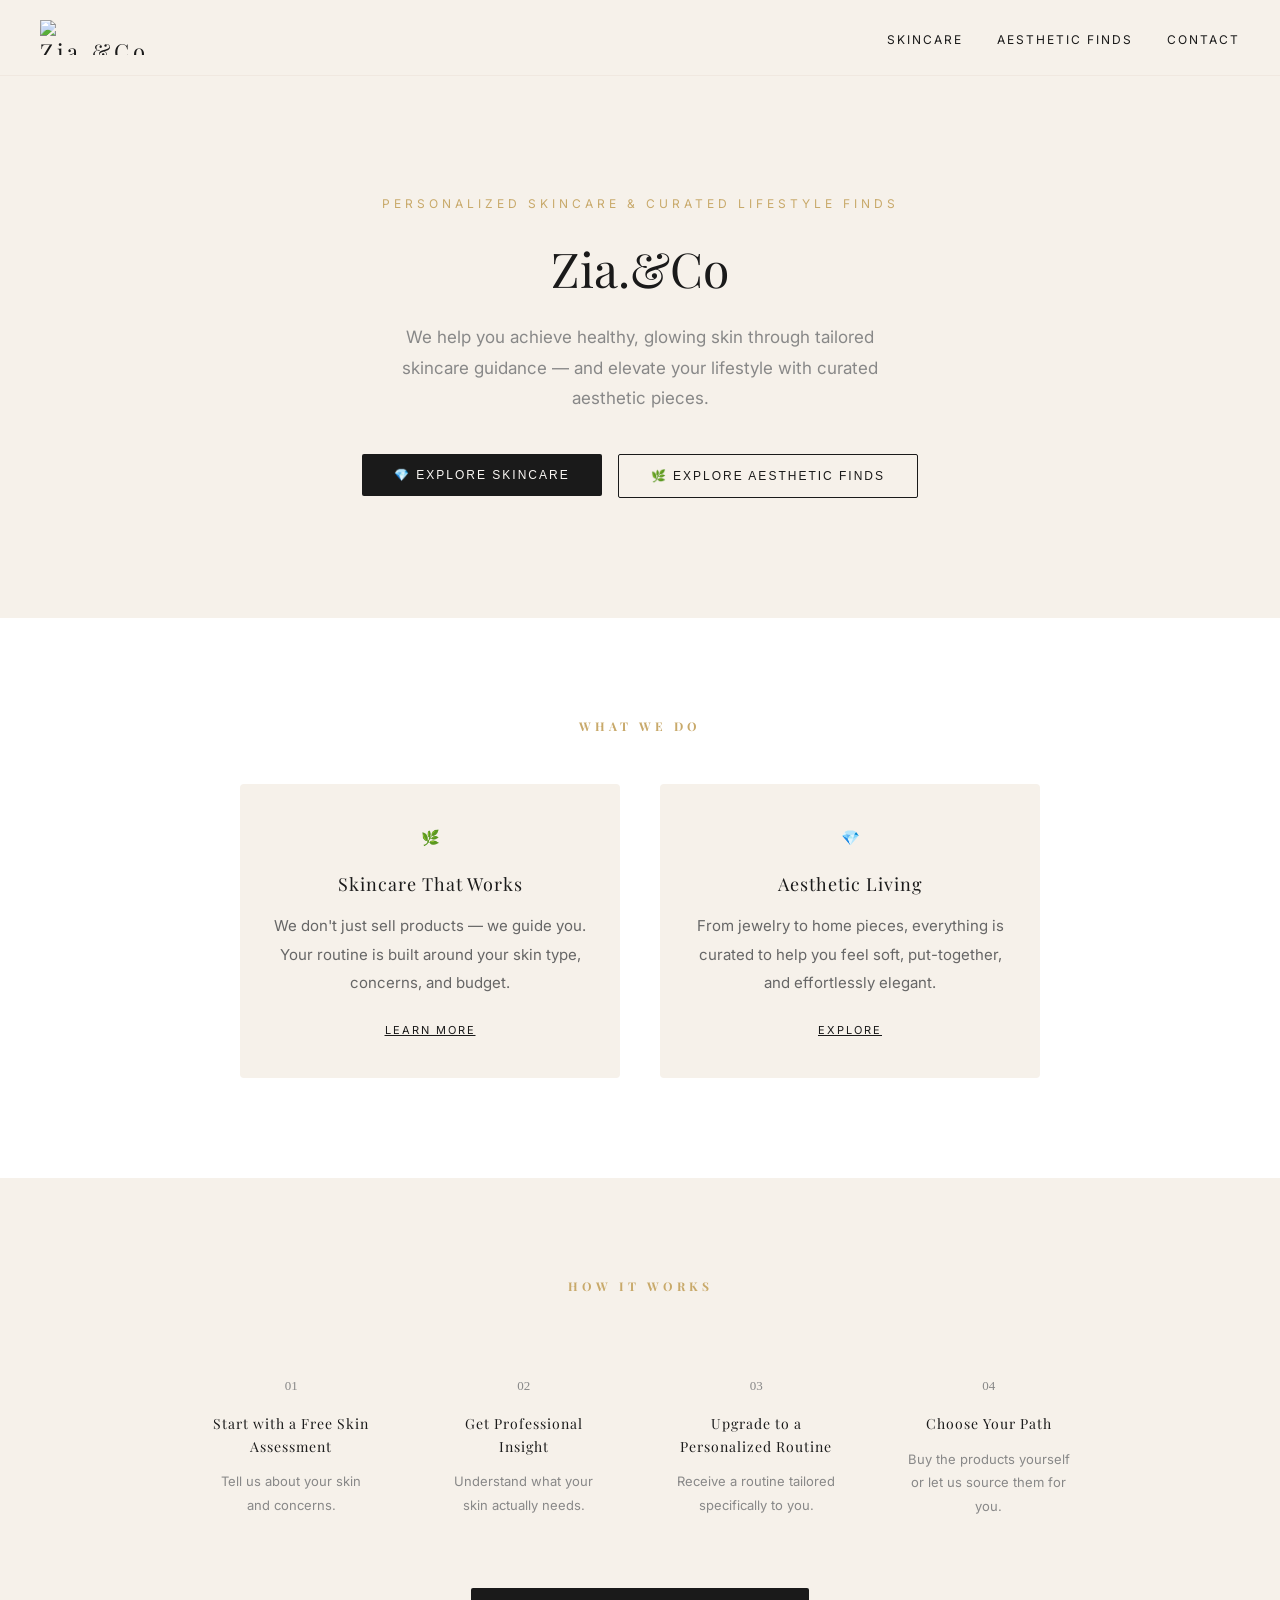
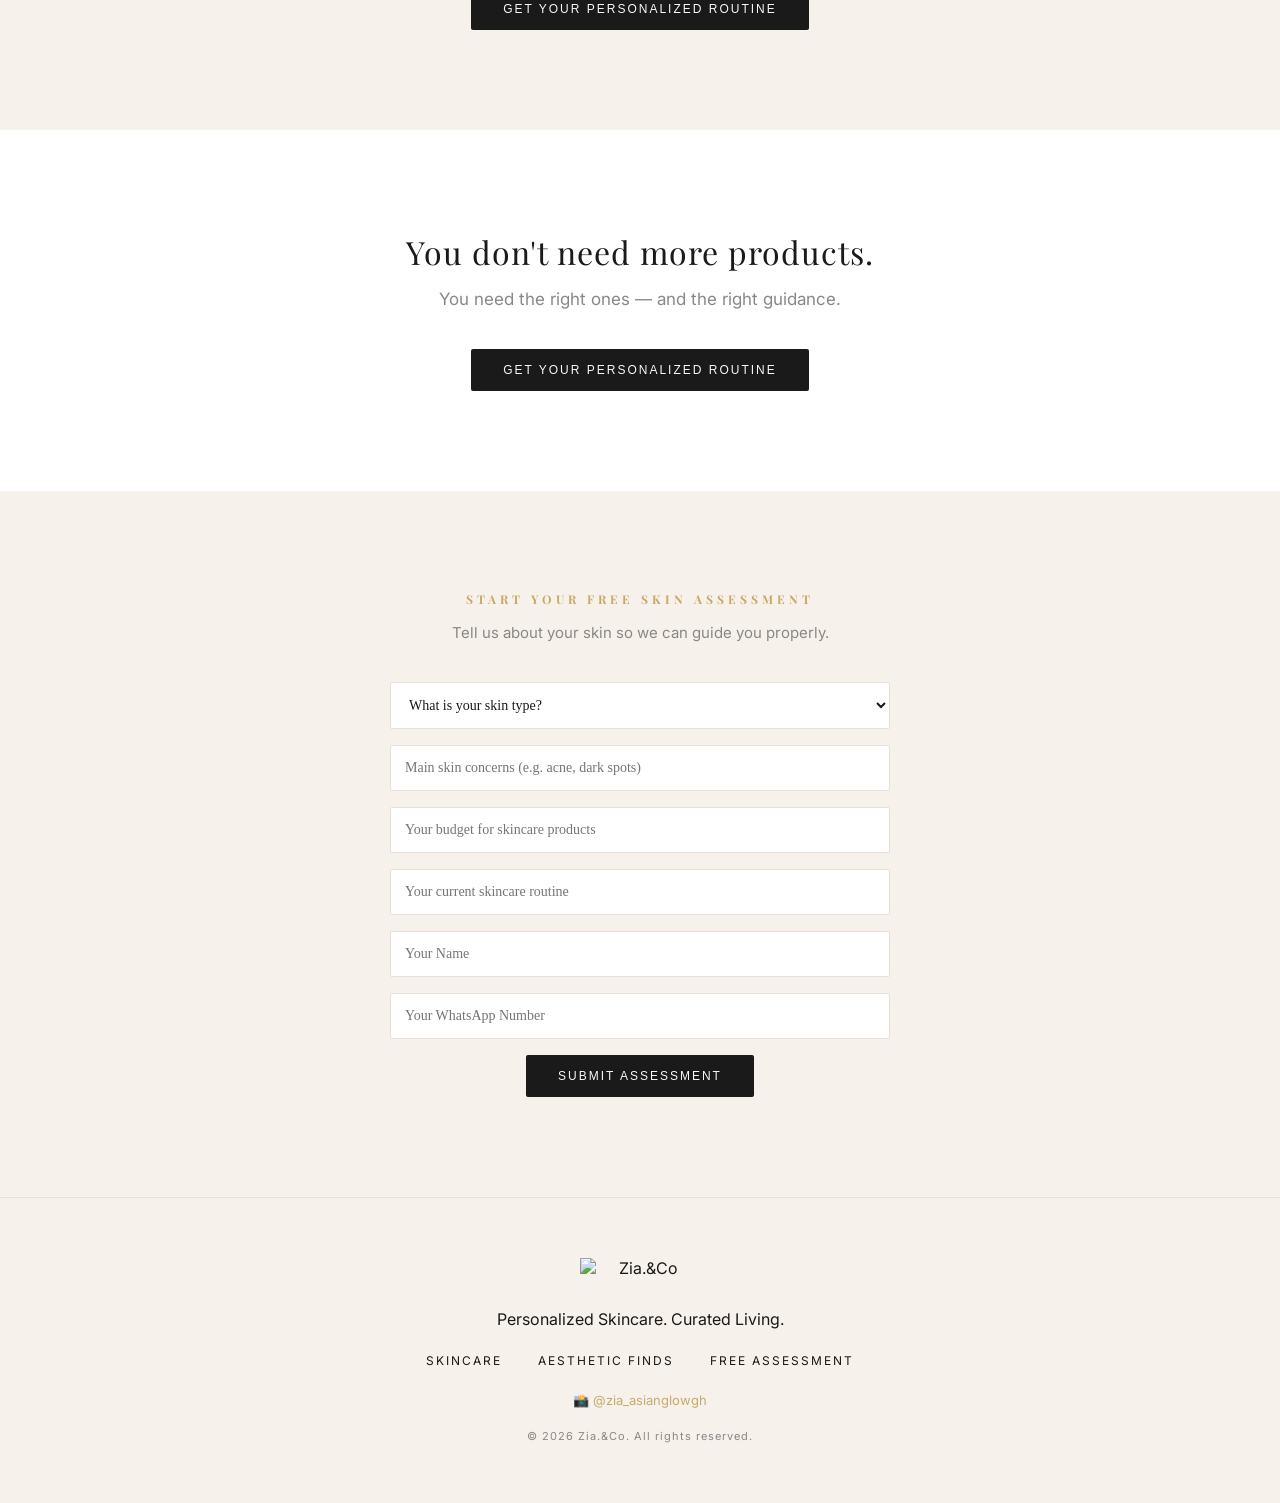
==== index.html @ 57527667 "Update index.html" ====
<!DOCTYPE html>
<html lang="en">
<head>
  <meta charset="UTF-8">
  <meta name="viewport" content="width=device-width, initial-scale=1.0">
  <title>Zia.&Co</title>
  <link rel="stylesheet" href="style.css">
  <script src="script.js"></script>
  <link href="https://fonts.googleapis.com/css2?family=Playfair+Display&family=Inter:wght@300;400&display=swap" rel="stylesheet">
</head>
<body>

  <nav>
    <div class="logo">
      <img src="https://i.imgur.com/nQiqTFQ.png" alt="Zia.&Co" class="logo-img">
    </div>
    <div class="nav-links" id="navLinks">
      <a href="skincare.html">Skincare</a>
      <a href="aesthetic.html">Aesthetic Finds</a>
      <a href="#assessment">Contact</a>
    </div>
    <button class="hamburger" id="hamburger">☰</button>
  </nav>

  <section class="hero">
    <p class="tagline">Personalized Skincare & Curated Lifestyle Finds</p>
    <h1>Zia.&Co</h1>
    <p class="sub">We help you achieve healthy, glowing skin through tailored skincare guidance — and elevate your lifestyle with curated aesthetic pieces.</p>
    <div class="hero-buttons">
      <a href="skincare.html"><button class="primary-btn">💎 Explore Skincare</button></a>
      <a href="aesthetic.html"><button class="secondary-btn">🌿 Explore Aesthetic Finds</button></a>
    </div>
  </section>

  
  <section class="what-we-do">
    <h2>What We Do</h2>
    <div class="services-grid">
      <div class="service-card">
        <p class="service-icon">🌿</p>
        <h3>Skincare That Works</h3>
        <p>We don't just sell products — we guide you. Your routine is built around your skin type, concerns, and budget.</p>
        <a href="skincare.html">Learn More</a>
      </div>
      <div class="service-card">
        <p class="service-icon">💎</p>
        <h3>Aesthetic Living</h3>
        <p>From jewelry to home pieces, everything is curated to help you feel soft, put-together, and effortlessly elegant.</p>
        <a href="aesthetic.html">Explore</a>
      </div>
    </div>
  </section>
  
  <section class="how-it-works">
    <h2>How It Works</h2>
    <div class="steps">
      <div class="step">
        <p class="step-number">01</p>
        <h3>Start with a Free Skin Assessment</h3>
        <p>Tell us about your skin and concerns.</p>
      </div>
      <div class="step">
        <p class="step-number">02</p>
        <h3>Get Professional Insight</h3>
        <p>Understand what your skin actually needs.</p>
      </div>
      <div class="step">
        <p class="step-number">03</p>
        <h3>Upgrade to a Personalized Routine</h3>
        <p>Receive a routine tailored specifically to you.</p>
      </div>
      <div class="step">
        <p class="step-number">04</p>
        <h3>Choose Your Path</h3>
        <p>Buy the products yourself or let us source them for you.</p>
      </div>
    </div>
    <a href="#assessment"><button class="primary-btn">Get Your Personalized Routine</button></a>
  </section>
  
  <section class="statement">
  <h2>You don't need more products.</h2>
  <p>You need the right ones — and the right guidance.</p>
  <a href="#assessment"><button class="primary-btn">Get Your Personalized Routine</button></a>
</section>

  <section class="assessment" id="assessment">
    <h2>Start Your Free Skin Assessment</h2>
    <p>Tell us about your skin so we can guide you properly.</p>
    <form action="https://formspree.io/f/xaqvywoq" method="POST">
      <select name="skin_type">
        <option value="">What is your skin type?</option>
        <option>Oily</option>
        <option>Dry</option>
        <option>Combination</option>
        <option>Sensitive</option>
        <option>Normal</option>
      </select>
      <input type="text" name="concerns" placeholder="Main skin concerns (e.g. acne, dark spots)">
      <input type="text" name="budget" placeholder="Your budget for skincare products">
      <input type="text" name="current_routine" placeholder="Your current skincare routine">
      <input type="text" name="name" placeholder="Your Name">
      <input type="tel" name="phone" placeholder="Your WhatsApp Number">
      <button type="submit" class="primary-btn">Submit Assessment</button>
    </form>
  </section>
  
  <footer>
    <div class="footer-content">
      <img src="https://i.imgur.com/nQiqTFQ.png" alt="Zia.&Co" class="footer-logo">
      <p>Personalized Skincare. Curated Living.</p>
      <div class="footer-links">
        <a href="skincare.html">Skincare</a>
        <a href="aesthetic.html">Aesthetic Finds</a>
        <a href="#assessment">Free Assessment</a>
      </div>
      <a href="https://instagram.com/zia_asianglowgh" target="_blank">📸 @zia_asianglowgh</a>
      <p class="copyright">© 2026 Zia.&Co. All rights reserved.</p>
    </div>
  </footer>

</body>
</html>
---- style.css ----
* {
  margin: 0;
  padding: 0;
  box-sizing: border-box;
}

body {
  font-family: 'Inter', sans-serif;
  background-color: #F6F1EA;
  color: #1A1A1A;
}

h1, h2, h3 {
  font-family: 'Playfair Display', serif;
}

nav {
  display: flex;
  justify-content: space-between;
  align-items: center;
  padding: 20px 40px;
  background-color: #F6F1EA;
  border-bottom: 1px solid #f0e8e0;
  position: sticky;
  top: 0;
  z-index: 999;
}

.logo {
  font-size: 22px;
  letter-spacing: 4px;
  font-family: Georgia, serif;
  color: #1a1a1a;
}

.logo-img {
  height: 35px;
  width: auto;
  max-width: 120px;
  object-fit: contain;
  display: block;
}

.logo, h1, h2, h3 {
  font-family: 'Playfair Display', serif;
}

.nav-links a {
  text-decoration: none;
  color: #1a1a1a;
  margin-left: 30px;
  font-size: 12px;
  letter-spacing: 2px;
  text-transform: uppercase;
}

.hamburger {
  display: none;
  font-size: 22px;
  background: none;
  border: none;
  cursor: pointer;
  color: #1a1a1a;
}

.hero {
  text-align: center;
  padding: 120px 20px;
  background-color: #F6F1EA;
}

.tagline {
  font-size: 12px;
  letter-spacing: 4px;
  text-transform: uppercase;
  color: #C8A96A;
  margin-bottom: 24px;
}

.hero h1 {
  font-size: 48px;
  font-weight: normal;
  line-height: 1.4;
  color: #1a1a1a;
  margin-bottom: 20px;
}

.sub {
  font-size: 17px;
  color: #888888;
  margin-bottom: 40px;
  max-width: 500px;
  margin-left: auto;
  margin-right: auto;
  line-height: 1.8;
}

.hero-buttons {
  display: flex;
  justify-content: center;
  gap: 16px;
  flex-wrap: wrap;
}

.primary-btn {
  background-color: #1a1a1a;
  color: #faf7f4;
  border: none;
  padding: 14px 32px;
  font-size: 12px;
  letter-spacing: 2px;
  text-transform: uppercase;
  cursor: pointer;
  border-radius: 2px;
}

.secondary-btn {
  background-color: transparent;
  color: #1a1a1a;
  border: 1px solid #1a1a1a;
  padding: 14px 32px;
  font-size: 12px;
  letter-spacing: 2px;
  text-transform: uppercase;
  cursor: pointer;
  border-radius: 2px;
}

@media (max-width: 768px) {
  .hamburger { display: block; }
  .nav-links {
    display: none;
    flex-direction: column;
    position: absolute;
    top: 65px;
    left: 0;
    width: 100%;
    background-color: #F6F1EA;
    padding: 20px 40px;
    border-bottom: 1px solid #f0e8e0;
  }
  .nav-links.open { display: flex; }
  .nav-links a { margin: 10px 0; }
  .hero h1 { font-size: 32px; }
}

.what-we-do {
  padding: 100px 40px;
  text-align: center;
  background-color: #ffffff;
}

.what-we-do h2 {
  font-size: 12px;
  letter-spacing: 4px;
  text-transform: uppercase;
  color: #C8A96A;
  margin-bottom: 50px;
}

.services-grid {
  display: grid;
  grid-template-columns: repeat(2, 1fr);
  gap: 40px;
  max-width: 800px;
  margin: auto;
}

.service-card {
  padding: 40px 30px;
  background-color: #F6F1EA;
  border-radius: 4px;
}

.service-icon {
  font-size: 32px;
  margin-bottom: 20px;
}

.service-card h3 {
  font-size: 18px;
  font-weight: normal;
  margin-bottom: 16px;
  letter-spacing: 1px;
}

.service-card p {
  font-size: 15px;
  line-height: 1.9;
  color: #666666;
  margin-bottom: 20px;
}

.service-card a {
  font-size: 11px;
  letter-spacing: 2px;
  text-transform: uppercase;
  color: #1a1a1a;
  text-decoration: underline;
}

@media (max-width: 768px) {
  .services-grid {
    grid-template-columns: 1fr;
  }
}

.how-it-works {
  padding: 100px 40px;
  text-align: center;
  background-color: #F6F1EA;
}

.how-it-works h2 {
  font-size: 12px;
  letter-spacing: 4px;
  text-transform: uppercase;
  color: #C8A96A;
  margin-bottom: 60px;
}

.steps {
  display: grid;
  grid-template-columns: repeat(4, 1fr);
  gap: 30px;
  max-width: 900px;
  margin: 0 auto 50px auto;
}

.step {
  padding: 20px;
}

.step-number {
  font-size: 36px;
  color: #f2c4c4;
  font-family: Georgia, serif;
  margin-bottom: 16px;
}

.step h3 {
  font-size: 14px;
  font-weight: normal;
  letter-spacing: 1px;
  margin-bottom: 12px;
  line-height: 1.6;
}

.step p {
  font-size: 13px;
  color: #888888;
  line-height: 1.8;
}

@media (max-width: 768px) {
  .steps {
    grid-template-columns: repeat(2, 1fr);
  }
}

.statement {
  padding: 100px 40px;
  text-align: center;
  background-color: #ffffff;
}

.statement h2 {
  font-size: 32px;
  font-weight: normal;
  letter-spacing: 1px;
  margin-bottom: 16px;
}

.statement p {
  font-size: 17px;
  color: #888888;
  margin-bottom: 40px;
}

.assessment {
  padding: 100px 40px;
  text-align: center;
  background-color: #F6F1EA;
}

.assessment h2 {
  font-size: 12px;
  letter-spacing: 4px;
  text-transform: uppercase;
  color: #C8A96A;
  margin-bottom: 16px;
}

.assessment p {
  font-size: 15px;
  color: #888888;
  margin-bottom: 40px;
}

form {
  max-width: 500px;
  margin: auto;
}

form input, form select, form textarea {
  display: block;
  width: 100%;
  padding: 14px;
  margin-bottom: 16px;
  border: 1px solid #e8e0d8;
  background-color: #ffffff;
  font-size: 14px;
  font-family: Georgia, serif;
  color: #1a1a1a;
  border-radius: 2px;
}

footer {
  padding: 60px 40px;
  text-align: center;
  background-color: #F6F1EA;
  border-top: 1px solid #e8e0d8;
}

.footer-logo {
  height: 35px;
  width: auto;
  max-width: 120px;
  object-fit: contain;
  display: block;
  margin: 0 auto 16px auto;
}

.footer-links {
  margin: 20px 0;
}

.footer-links a {
  color: #1A1A1A;
  text-decoration: none;
  margin: 0 16px;
  font-size: 12px;
  letter-spacing: 2px;
  text-transform: uppercase;
}

footer a {
  color: #C8A96A;
  text-decoration: none;
  font-size: 13px;
}

.copyright {
  margin-top: 20px;
  font-size: 11px;
  letter-spacing: 1px;
  color: #888888;
}
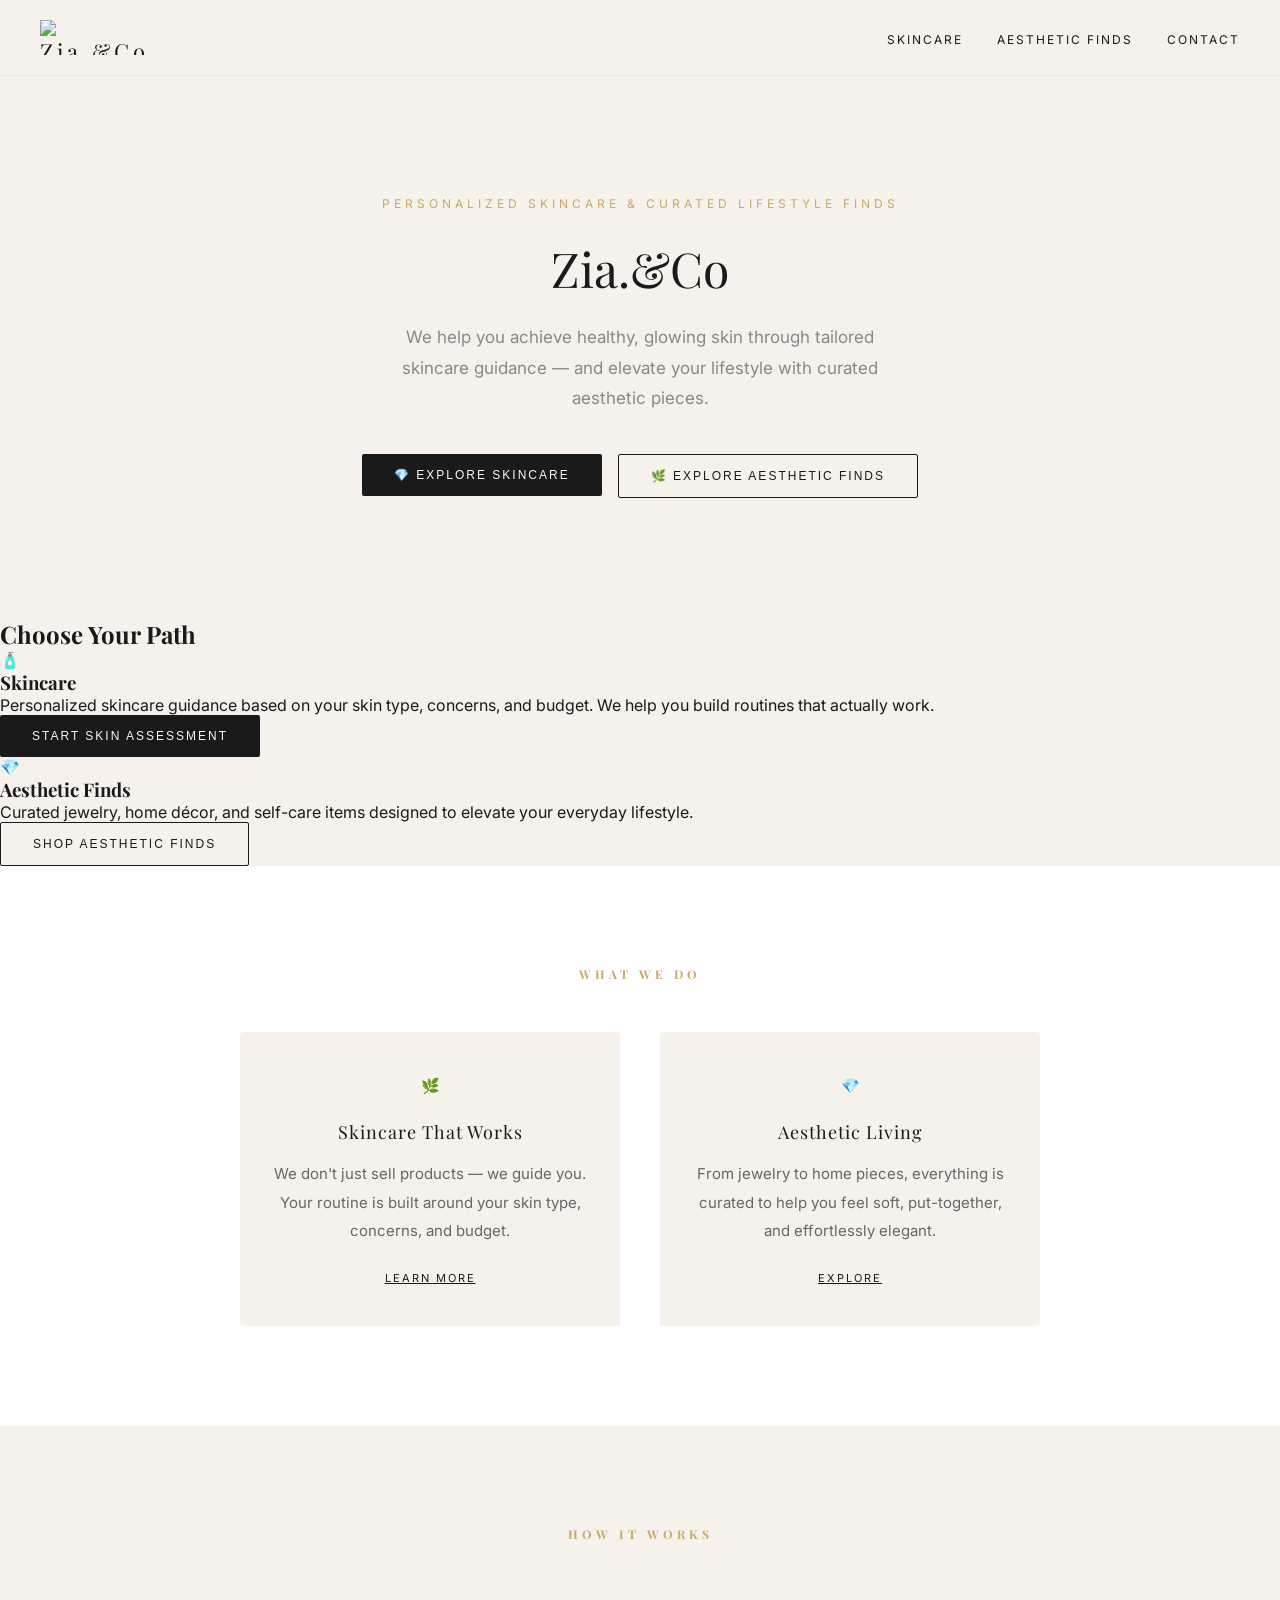
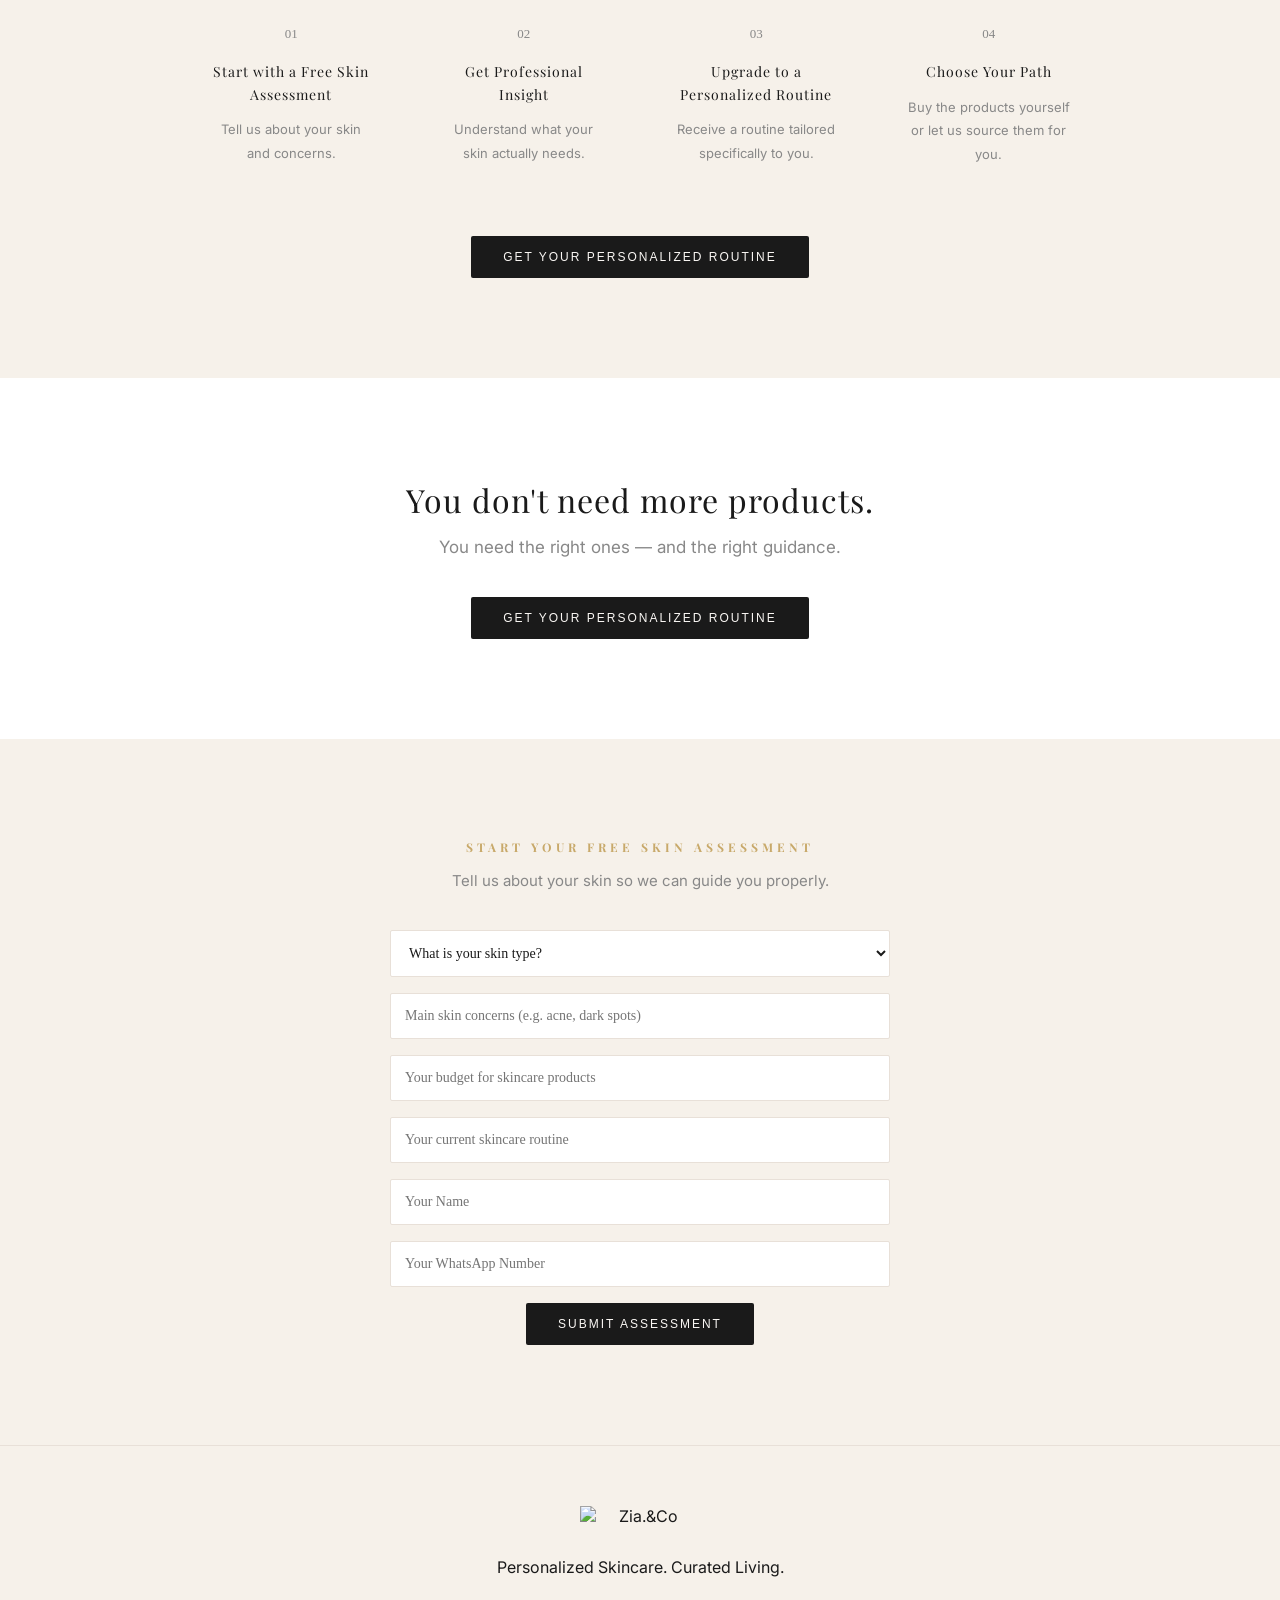
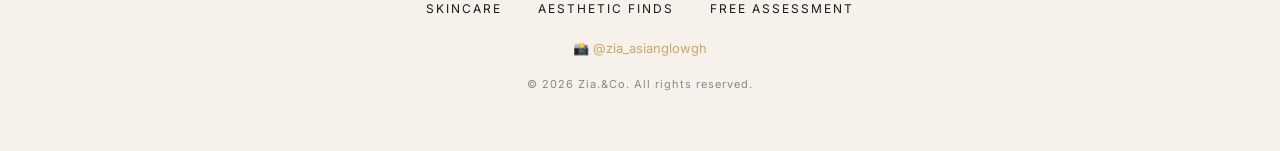
==== commit 49c84f55: "Update index.html" ====
--- a/index.html
+++ b/index.html
@@ -31,7 +31,24 @@
       <a href="aesthetic.html"><button class="secondary-btn">🌿 Explore Aesthetic Finds</button></a>
     </div>
   </section>
-
+  
+  <section class="choose-path">
+    <h2>Choose Your Path</h2>
+    <div class="path-grid">
+      <div class="path-card">
+        <p class="path-icon">🧴</p>
+        <h3>Skincare</h3>
+        <p>Personalized skincare guidance based on your skin type, concerns, and budget. We help you build routines that actually work.</p>
+        <a href="skincare.html"><button class="primary-btn">Start Skin Assessment</button></a>
+      </div>
+      <div class="path-card">
+        <p class="path-icon">💎</p>
+        <h3>Aesthetic Finds</h3>
+        <p>Curated jewelry, home décor, and self-care items designed to elevate your everyday lifestyle.</p>
+        <a href="aesthetic.html"><button class="secondary-btn">Shop Aesthetic Finds</button></a>
+      </div>
+    </div>
+  </section>
   
   <section class="what-we-do">
     <h2>What We Do</h2>
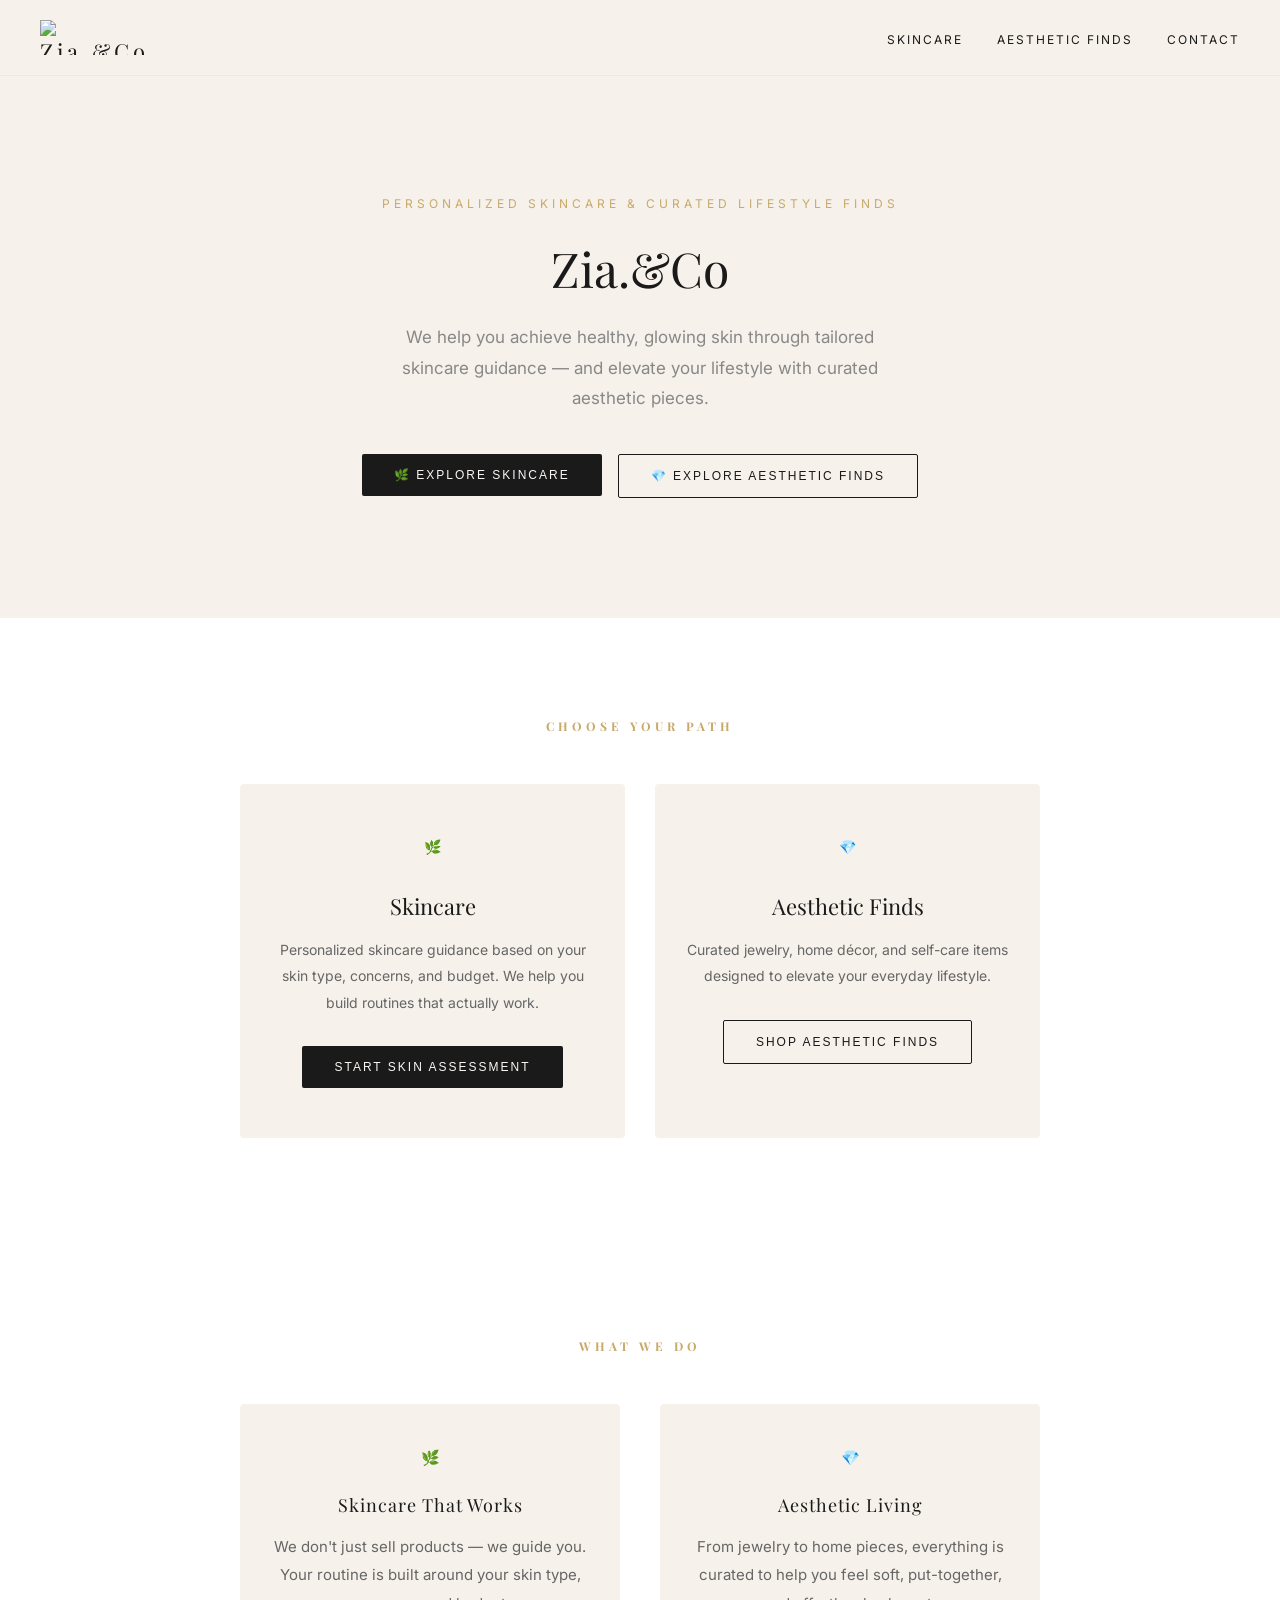
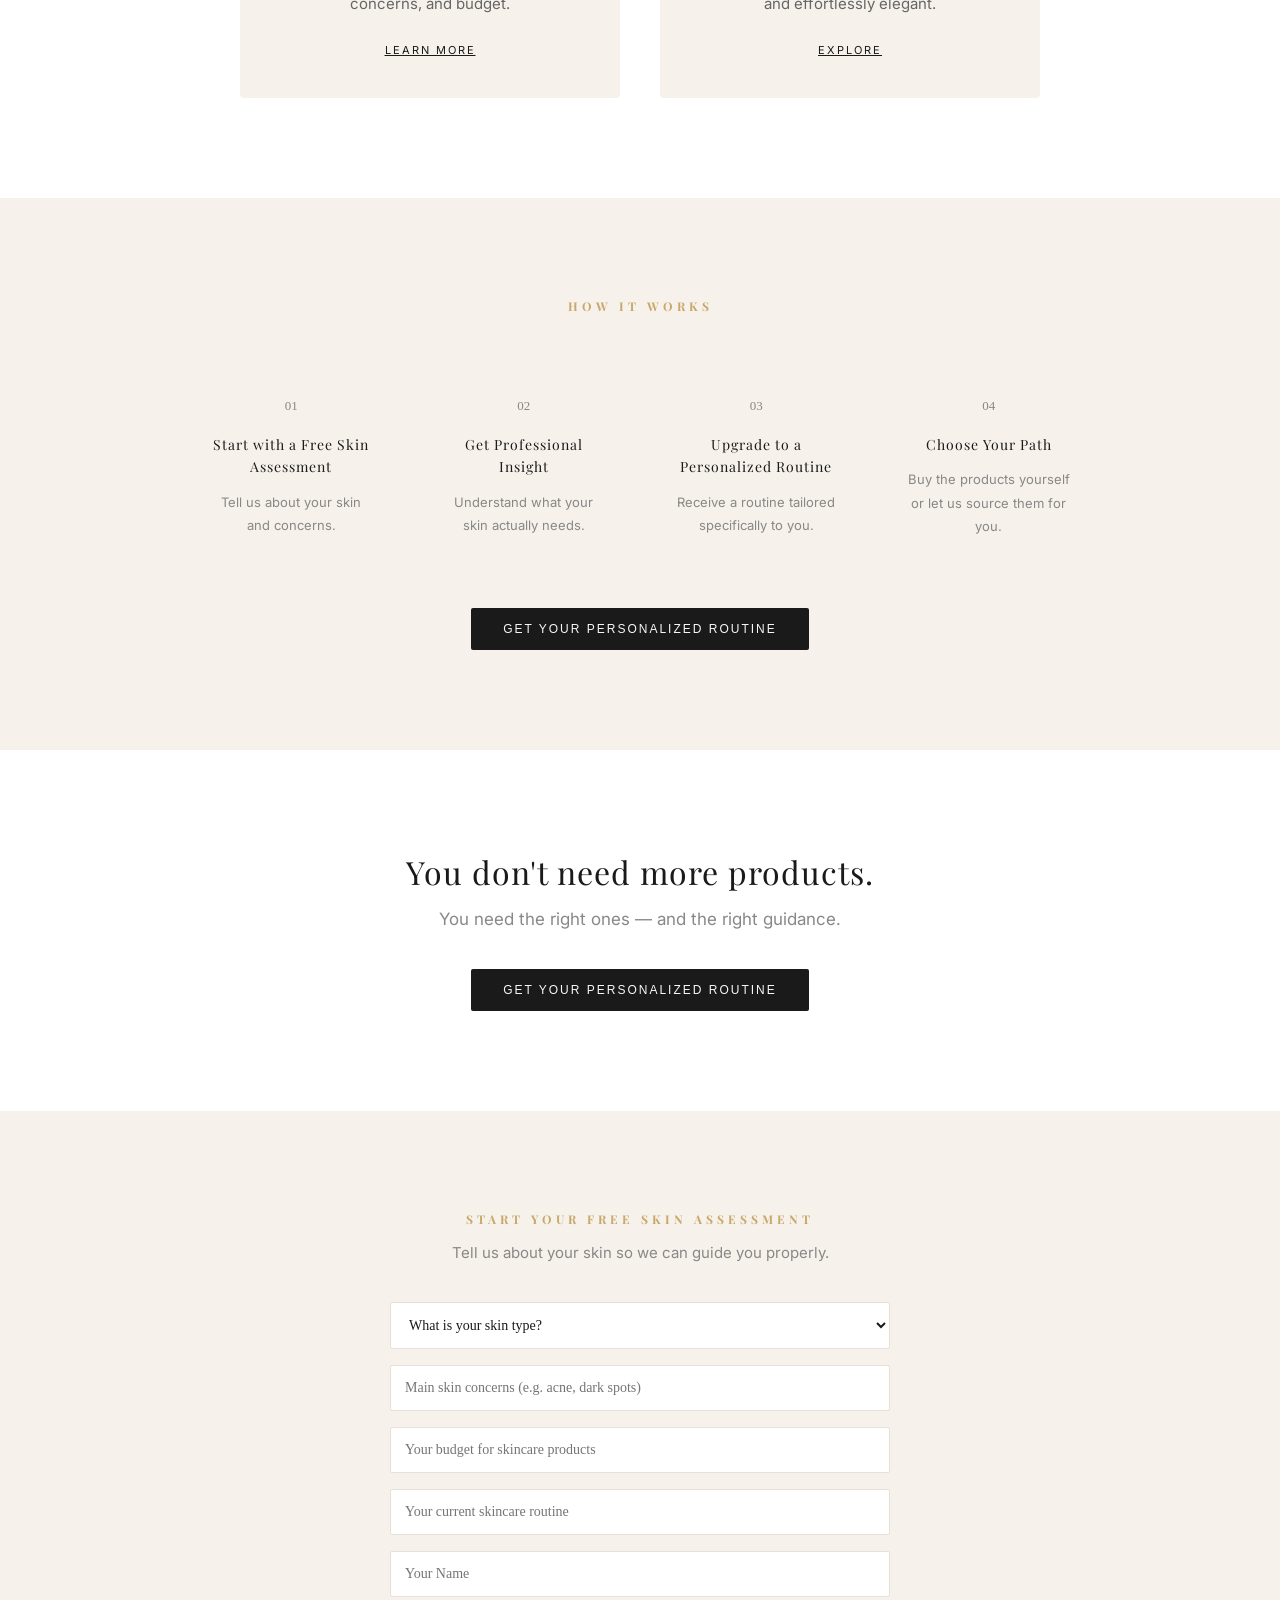
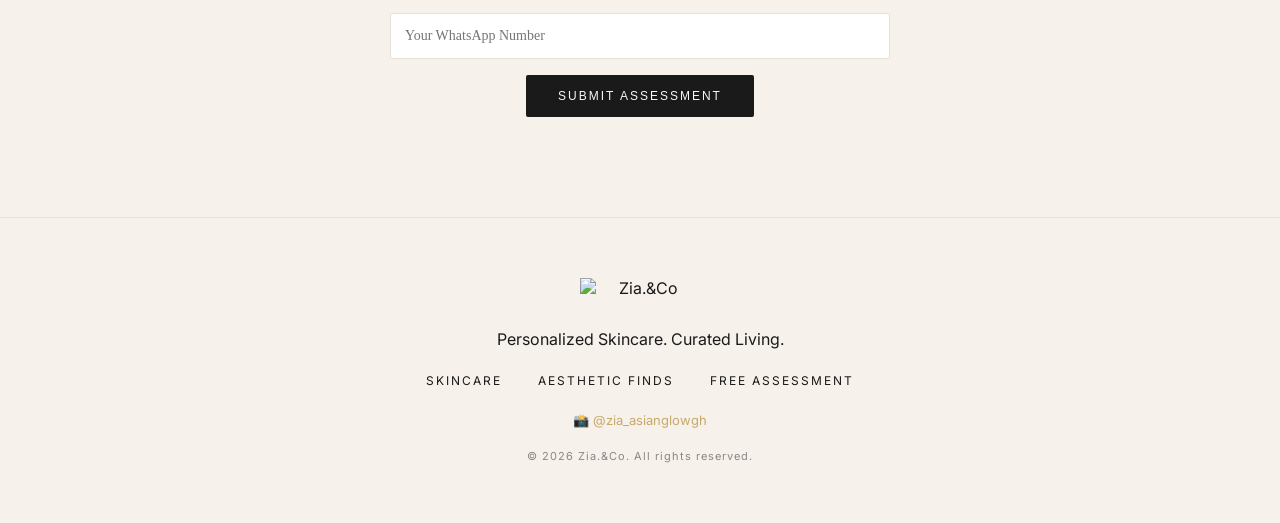
==== commit 0e19ac9a: "Update index.html" ====
--- a/index.html
+++ b/index.html
@@ -27,8 +27,8 @@
     <h1>Zia.&Co</h1>
     <p class="sub">We help you achieve healthy, glowing skin through tailored skincare guidance — and elevate your lifestyle with curated aesthetic pieces.</p>
     <div class="hero-buttons">
-      <a href="skincare.html"><button class="primary-btn">💎 Explore Skincare</button></a>
-      <a href="aesthetic.html"><button class="secondary-btn">🌿 Explore Aesthetic Finds</button></a>
+      <a href="skincare.html"><button class="primary-btn">🌿 Explore Skincare</button></a>
+      <a href="aesthetic.html"><button class="secondary-btn">💎 Explore Aesthetic Finds</button></a>
     </div>
   </section>
   
@@ -36,7 +36,7 @@
     <h2>Choose Your Path</h2>
     <div class="path-grid">
       <div class="path-card">
-        <p class="path-icon">🧴</p>
+        <p class="path-icon">🌿</p>
         <h3>Skincare</h3>
         <p>Personalized skincare guidance based on your skin type, concerns, and budget. We help you build routines that actually work.</p>
         <a href="skincare.html"><button class="primary-btn">Start Skin Assessment</button></a>
--- a/style.css
+++ b/style.css
@@ -144,6 +144,61 @@
   .hero h1 { font-size: 32px; }
 }
 
+.choose-path {
+  padding: 100px 40px;
+  text-align: center;
+  background-color: #ffffff;
+}
+
+.choose-path h2 {
+  font-family: 'Playfair Display', serif;
+  font-size: 12px;
+  letter-spacing: 4px;
+  text-transform: uppercase;
+  color: #C8A96A;
+  margin-bottom: 50px;
+}
+
+.path-grid {
+  display: grid;
+  grid-template-columns: repeat(2, 1fr);
+  gap: 30px;
+  max-width: 800px;
+  margin: auto;
+}
+
+.path-card {
+  padding: 50px 30px;
+  background-color: #F6F1EA;
+  border-radius: 4px;
+  text-align: center;
+}
+
+.path-icon {
+  font-size: 36px;
+  margin-bottom: 20px;
+}
+
+.path-card h3 {
+  font-family: 'Playfair Display', serif;
+  font-size: 22px;
+  font-weight: normal;
+  margin-bottom: 16px;
+}
+
+.path-card p {
+  font-size: 14px;
+  line-height: 1.9;
+  color: #666666;
+  margin-bottom: 30px;
+}
+
+@media (max-width: 768px) {
+  .path-grid {
+    grid-template-columns: 1fr;
+  }
+}
+
 .what-we-do {
   padding: 100px 40px;
   text-align: center;
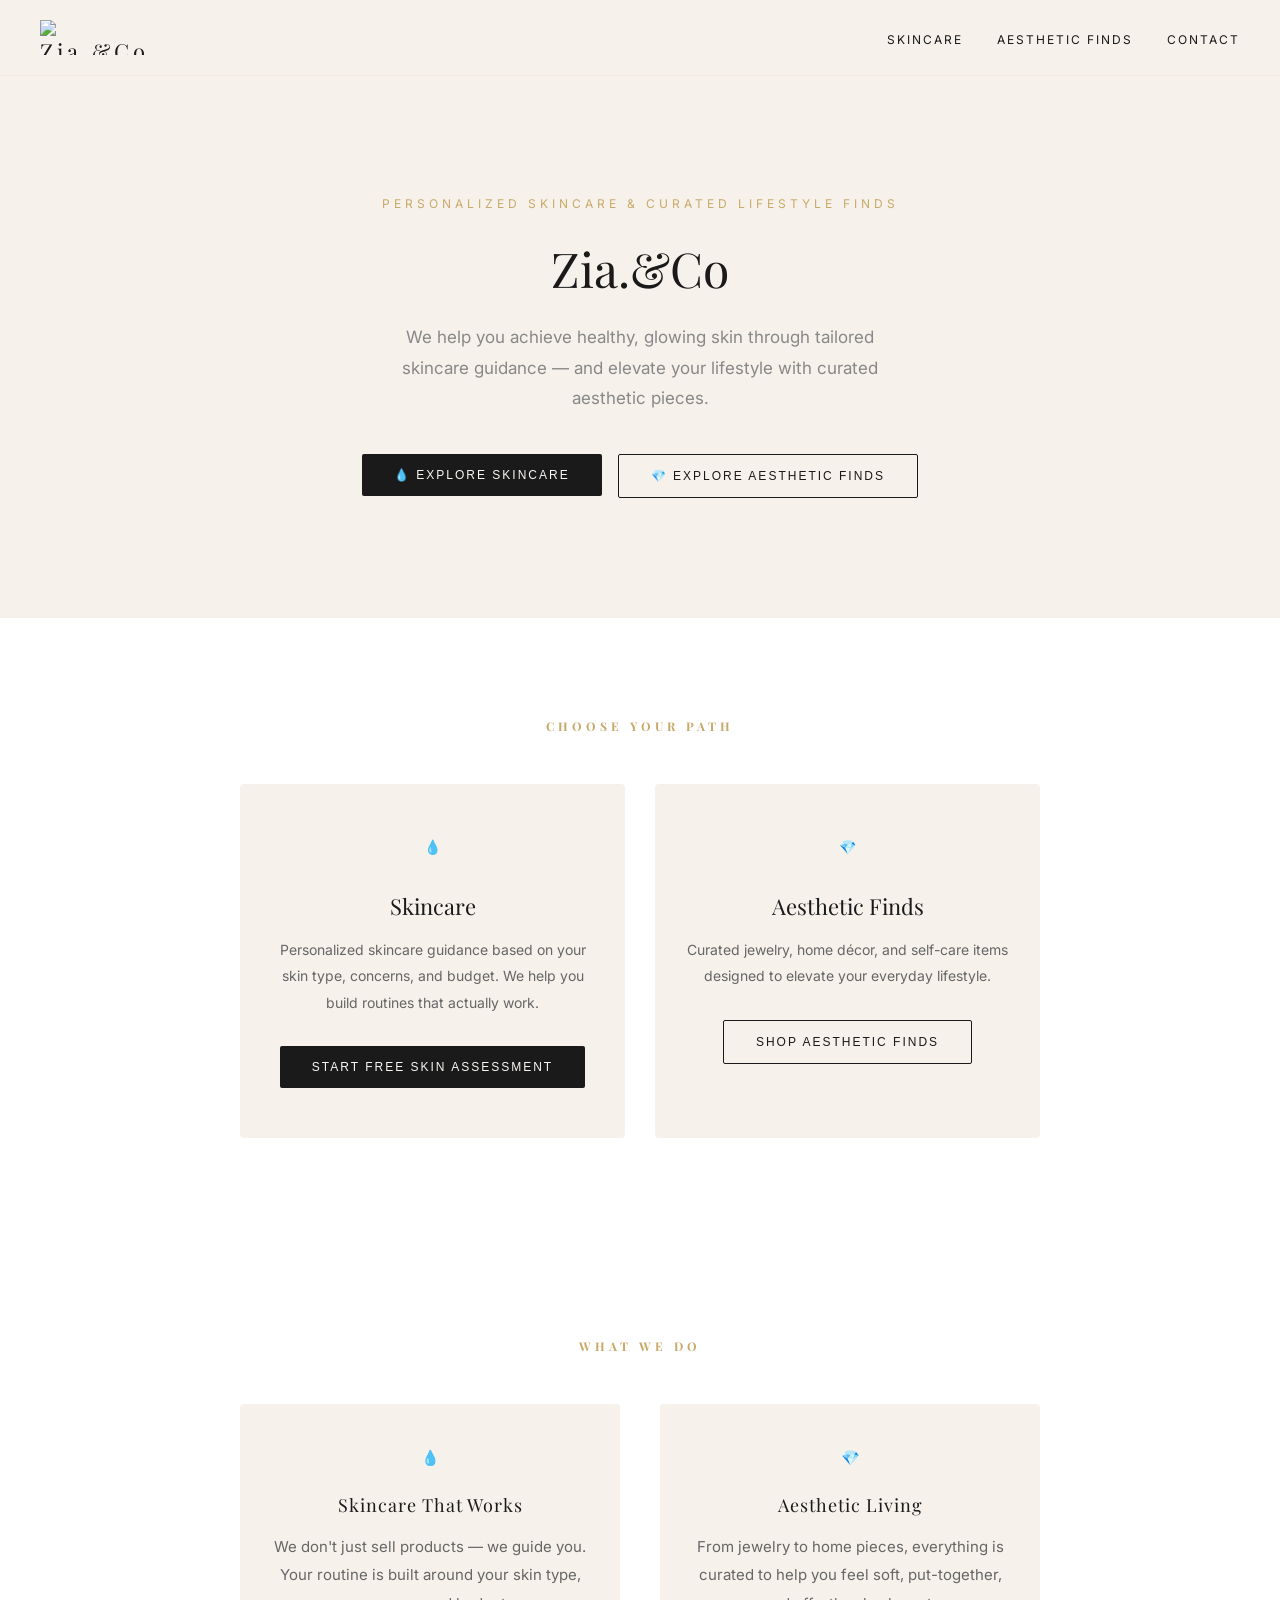
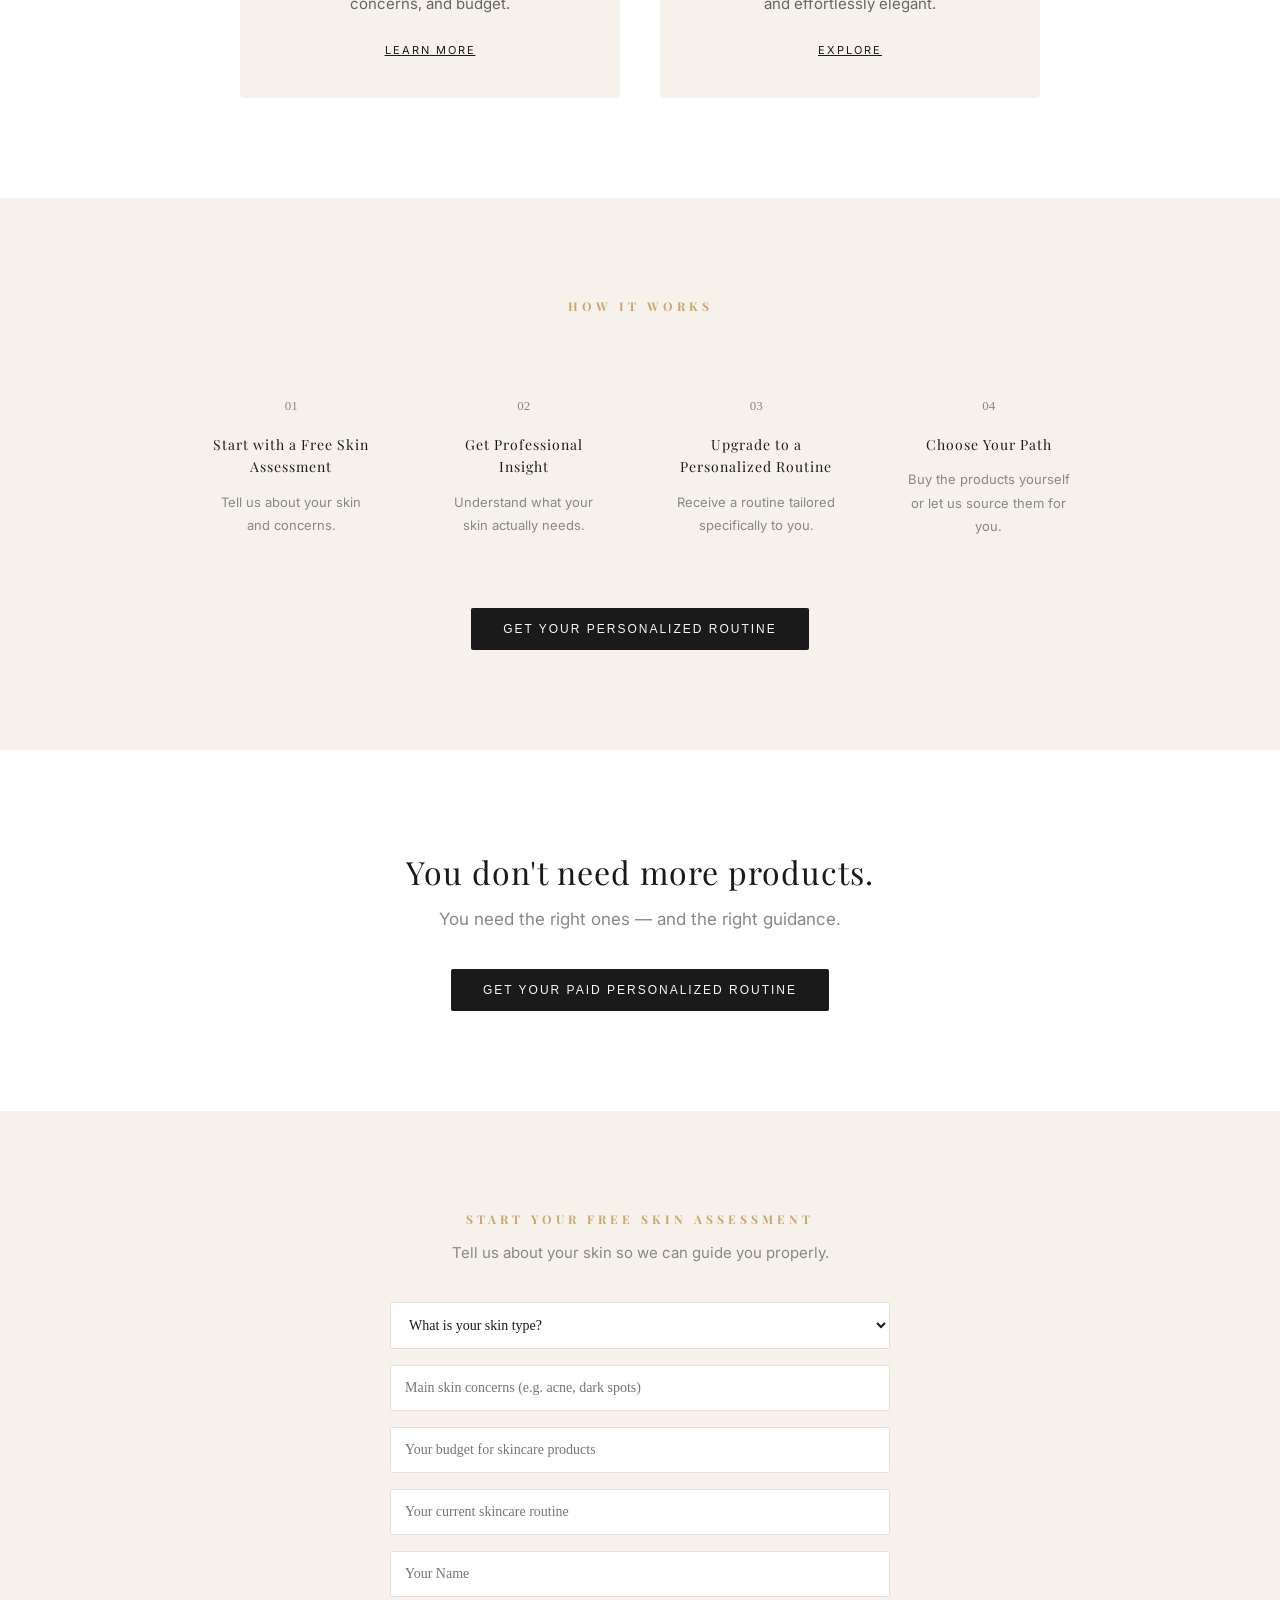
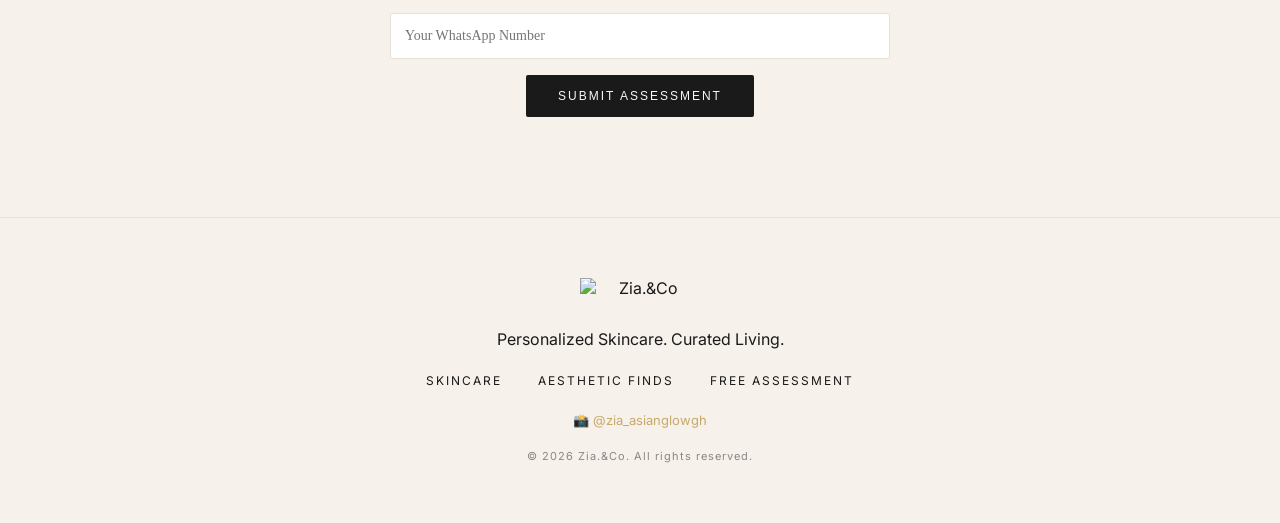
==== commit a07e86dd: "Update index.html" ====
--- a/index.html
+++ b/index.html
@@ -22,12 +22,12 @@
     <button class="hamburger" id="hamburger">☰</button>
   </nav>
 
-  <section class="hero">
+  <section class="hero" style="background-image: url('https://i.imgur.com/X8URdj4.webp')">
     <p class="tagline">Personalized Skincare & Curated Lifestyle Finds</p>
     <h1>Zia.&Co</h1>
     <p class="sub">We help you achieve healthy, glowing skin through tailored skincare guidance — and elevate your lifestyle with curated aesthetic pieces.</p>
     <div class="hero-buttons">
-      <a href="skincare.html"><button class="primary-btn">🌿 Explore Skincare</button></a>
+      <a href="skincare.html"><button class="primary-btn">💧 Explore Skincare</button></a>
       <a href="aesthetic.html"><button class="secondary-btn">💎 Explore Aesthetic Finds</button></a>
     </div>
   </section>
@@ -36,10 +36,10 @@
     <h2>Choose Your Path</h2>
     <div class="path-grid">
       <div class="path-card">
-        <p class="path-icon">🌿</p>
+        <p class="path-icon">💧</p>
         <h3>Skincare</h3>
         <p>Personalized skincare guidance based on your skin type, concerns, and budget. We help you build routines that actually work.</p>
-        <a href="skincare.html"><button class="primary-btn">Start Skin Assessment</button></a>
+        <a href="skincare.html"><button class="primary-btn">Start Free Skin Assessment</button></a>
       </div>
       <div class="path-card">
         <p class="path-icon">💎</p>
@@ -54,7 +54,7 @@
     <h2>What We Do</h2>
     <div class="services-grid">
       <div class="service-card">
-        <p class="service-icon">🌿</p>
+        <p class="service-icon">💧</p>
         <h3>Skincare That Works</h3>
         <p>We don't just sell products — we guide you. Your routine is built around your skin type, concerns, and budget.</p>
         <a href="skincare.html">Learn More</a>
@@ -98,7 +98,7 @@
   <section class="statement">
   <h2>You don't need more products.</h2>
   <p>You need the right ones — and the right guidance.</p>
-  <a href="#assessment"><button class="primary-btn">Get Your Personalized Routine</button></a>
+  <a href="#assessment"><button class="primary-btn">Get Your Paid Personalized Routine</button></a>
 </section>
 
   <section class="assessment" id="assessment">
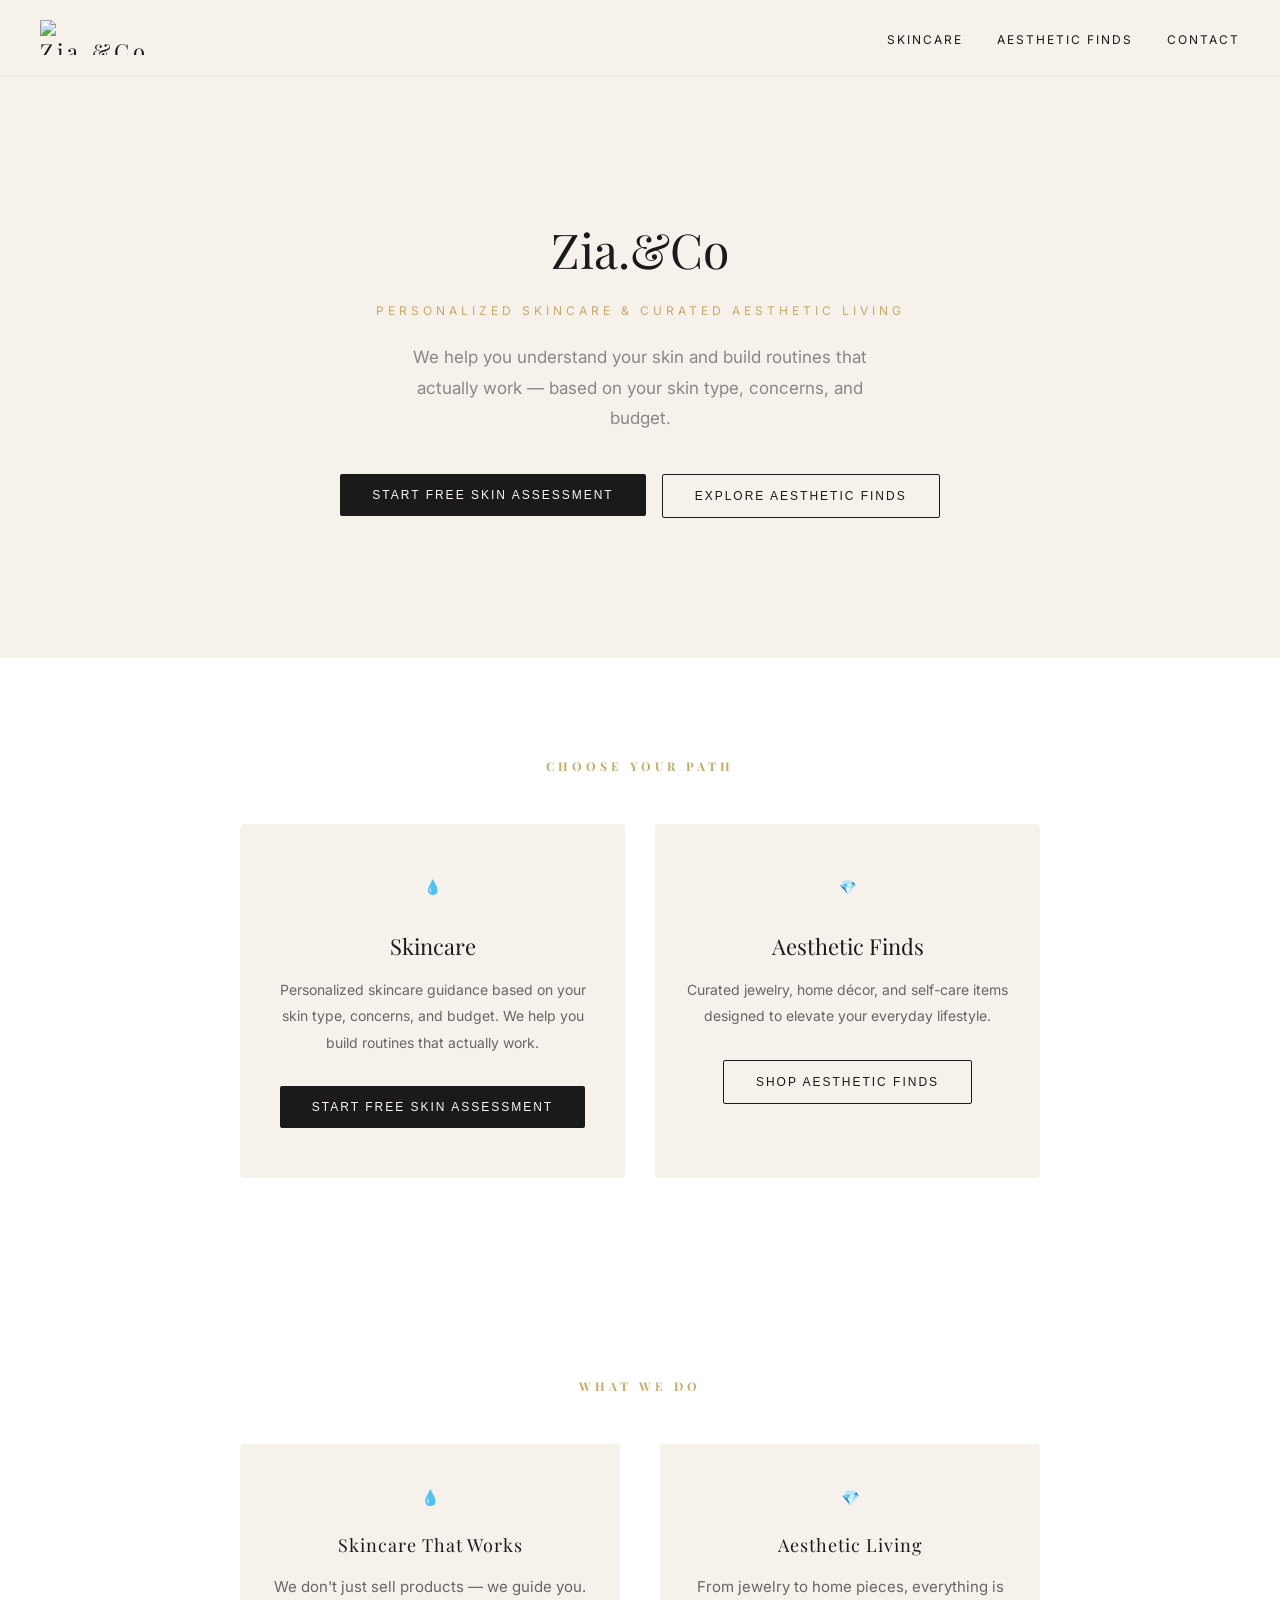
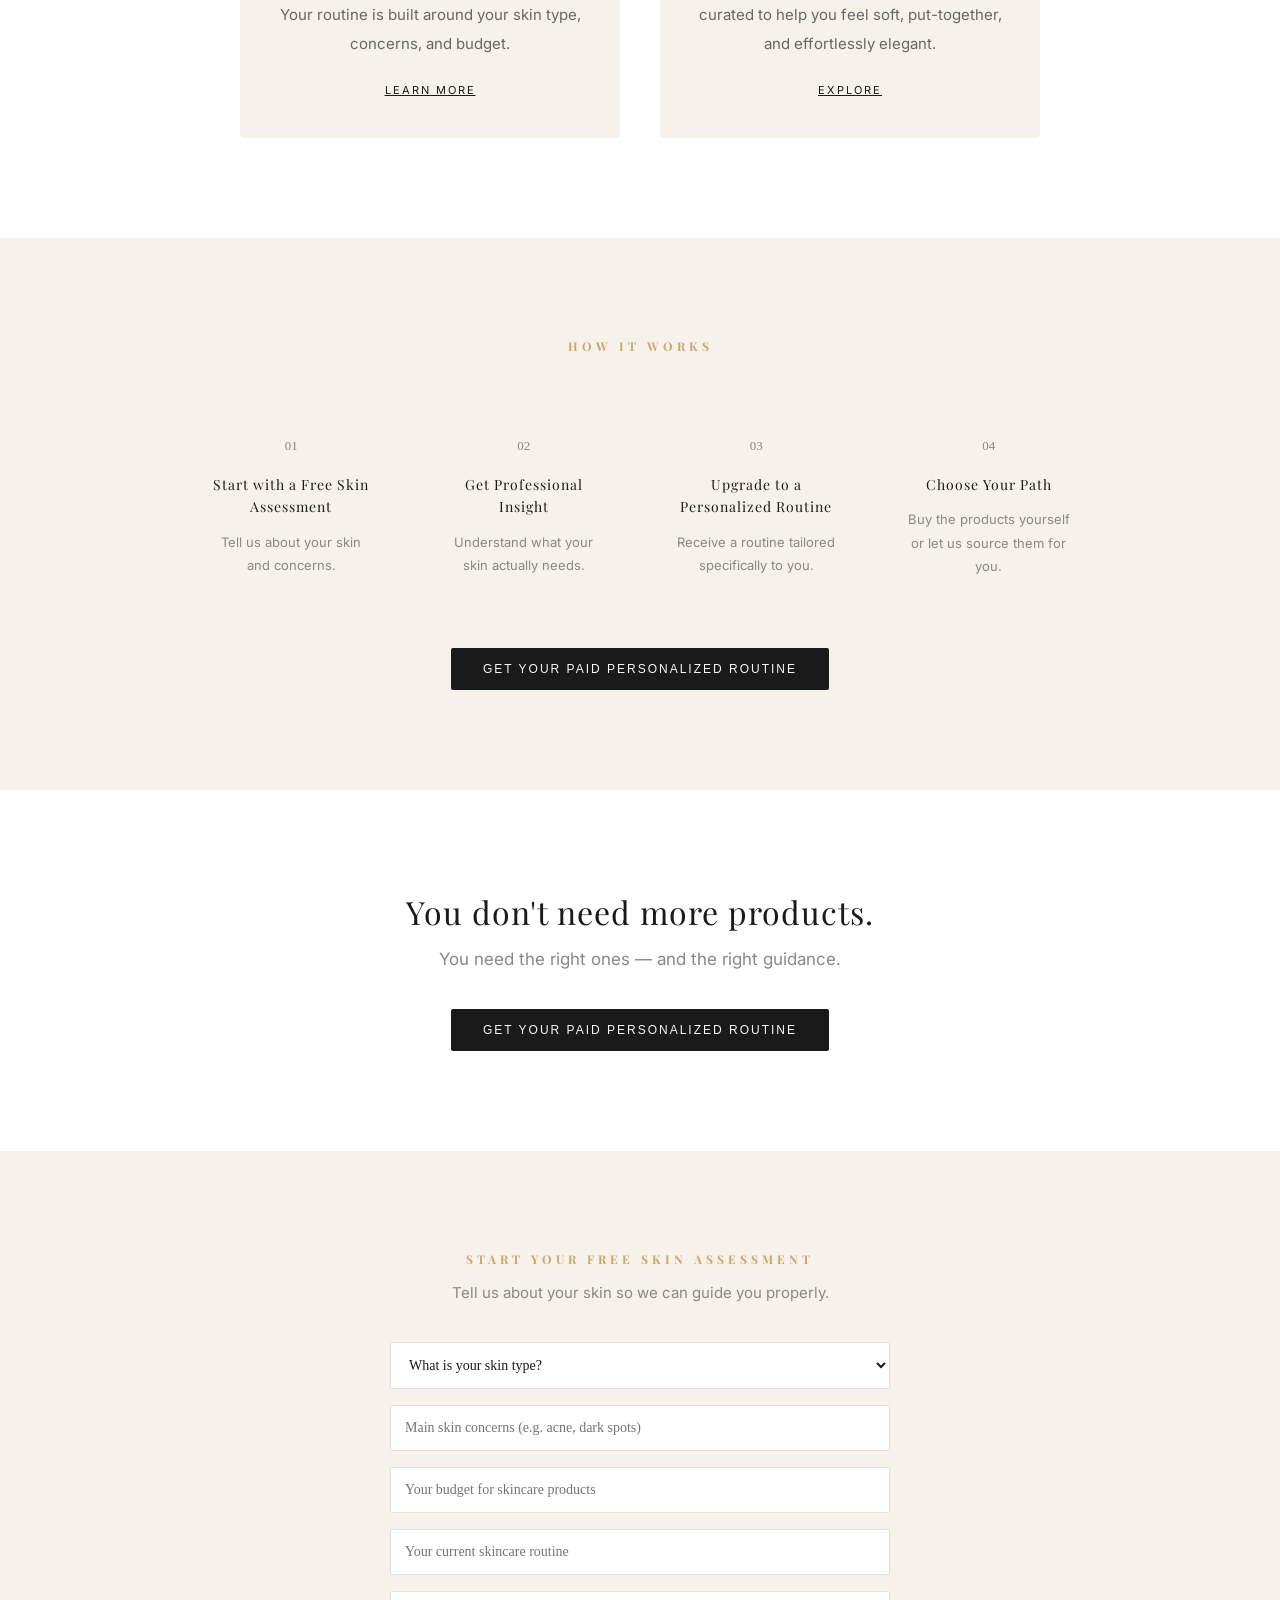
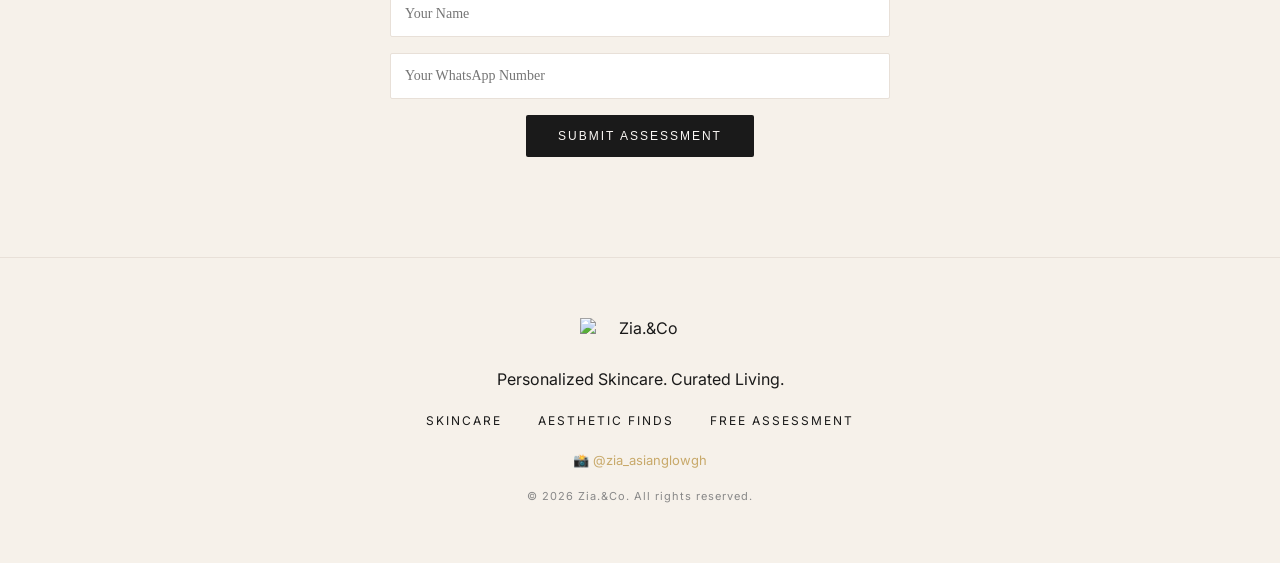
==== commit 1c0ddfb6: "Update index.html" ====
--- a/index.html
+++ b/index.html
@@ -22,13 +22,16 @@
     <button class="hamburger" id="hamburger">☰</button>
   </nav>
 
-  <section class="hero" style="background-image: url('https://i.imgur.com/X8URdj4.webp')">
-    <p class="tagline">Personalized Skincare & Curated Lifestyle Finds</p>
-    <h1>Zia.&Co</h1>
-    <p class="sub">We help you achieve healthy, glowing skin through tailored skincare guidance — and elevate your lifestyle with curated aesthetic pieces.</p>
-    <div class="hero-buttons">
-      <a href="skincare.html"><button class="primary-btn">💧 Explore Skincare</button></a>
-      <a href="aesthetic.html"><button class="secondary-btn">💎 Explore Aesthetic Finds</button></a>
+  <section class="hero">
+    <div class="hero-overlay"></div>
+      <div class="hero-content">
+        <h1>Zia.&Co</h1>
+        <p class="tagline">Personalized Skincare & Curated Aesthetic Living</p>
+        <p class="sub">We help you understand your skin and build routines that actually work — based on your skin type, concerns, and budget.</p>
+      <div class="hero-buttons">
+        <a href="#assessment"><button class="primary-btn">Start Free Skin Assessment</button></a>
+        <a href="aesthetic.html"><button class="secondary-btn">Explore Aesthetic Finds</button></a>
+      </div>
     </div>
   </section>
   
@@ -92,7 +95,7 @@
         <p>Buy the products yourself or let us source them for you.</p>
       </div>
     </div>
-    <a href="#assessment"><button class="primary-btn">Get Your Personalized Routine</button></a>
+    <a href="#assessment"><button class="primary-btn">Get Your Paid Personalized Routine</button></a>
   </section>
   
   <section class="statement">
--- a/style.css
+++ b/style.css
@@ -65,8 +65,28 @@
 
 .hero {
   text-align: center;
-  padding: 120px 20px;
-  background-color: #F6F1EA;
+  padding: 140px 20px;
+  background-image: url('https://i.imgur.com/X8URdj4.webp');
+  background-size: contain;
+  background-position: center;
+  background-repeat: no-repeat;
+  position: relative;
+  background-color: #F6F1EA;
+}
+
+.hero::before {
+  content: '';
+  position: absolute;
+  top: 0;
+  left: 0;
+  width: 100%;
+  height: 100%;
+  background: rgba(246, 241, 234, 0.85);
+}
+
+.hero-content, .hero h1, .tagline, .sub, .hero-buttons {
+  position: relative;
+  z-index: 1;
 }
 
 .tagline {
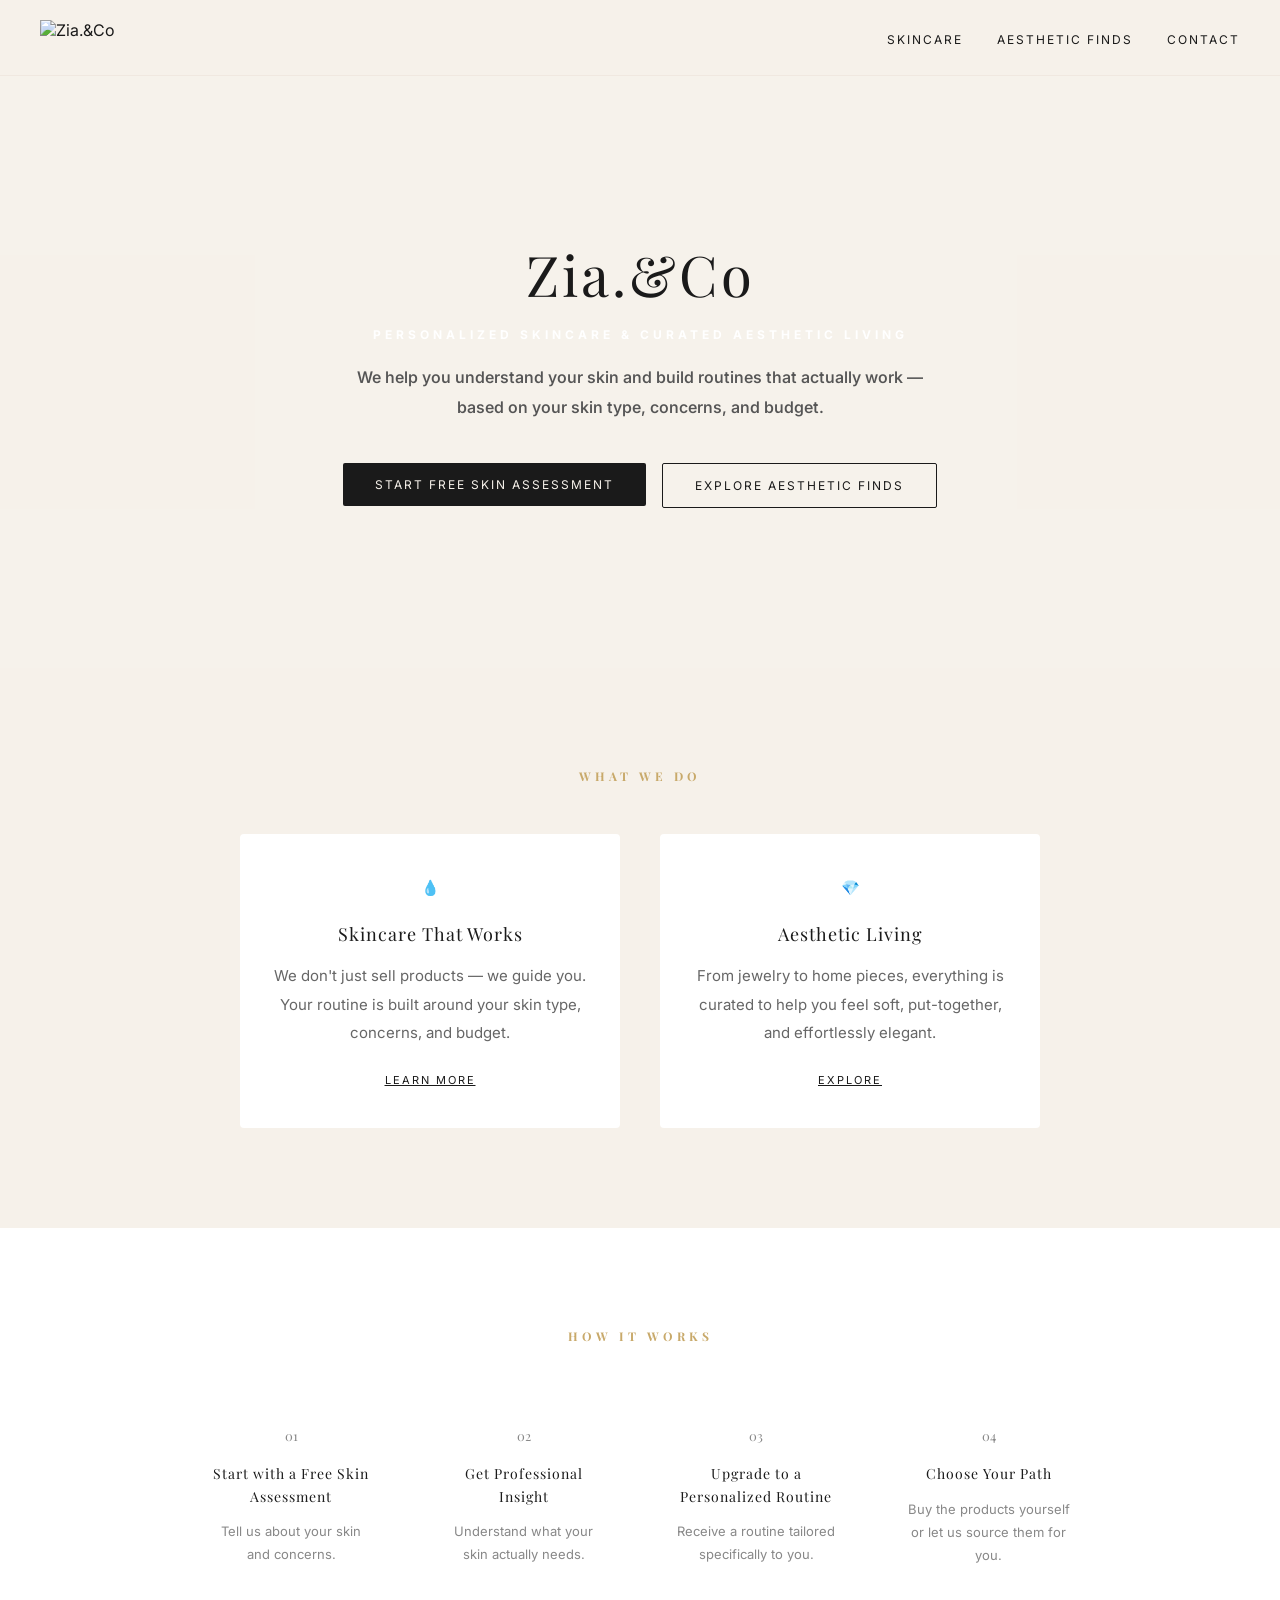
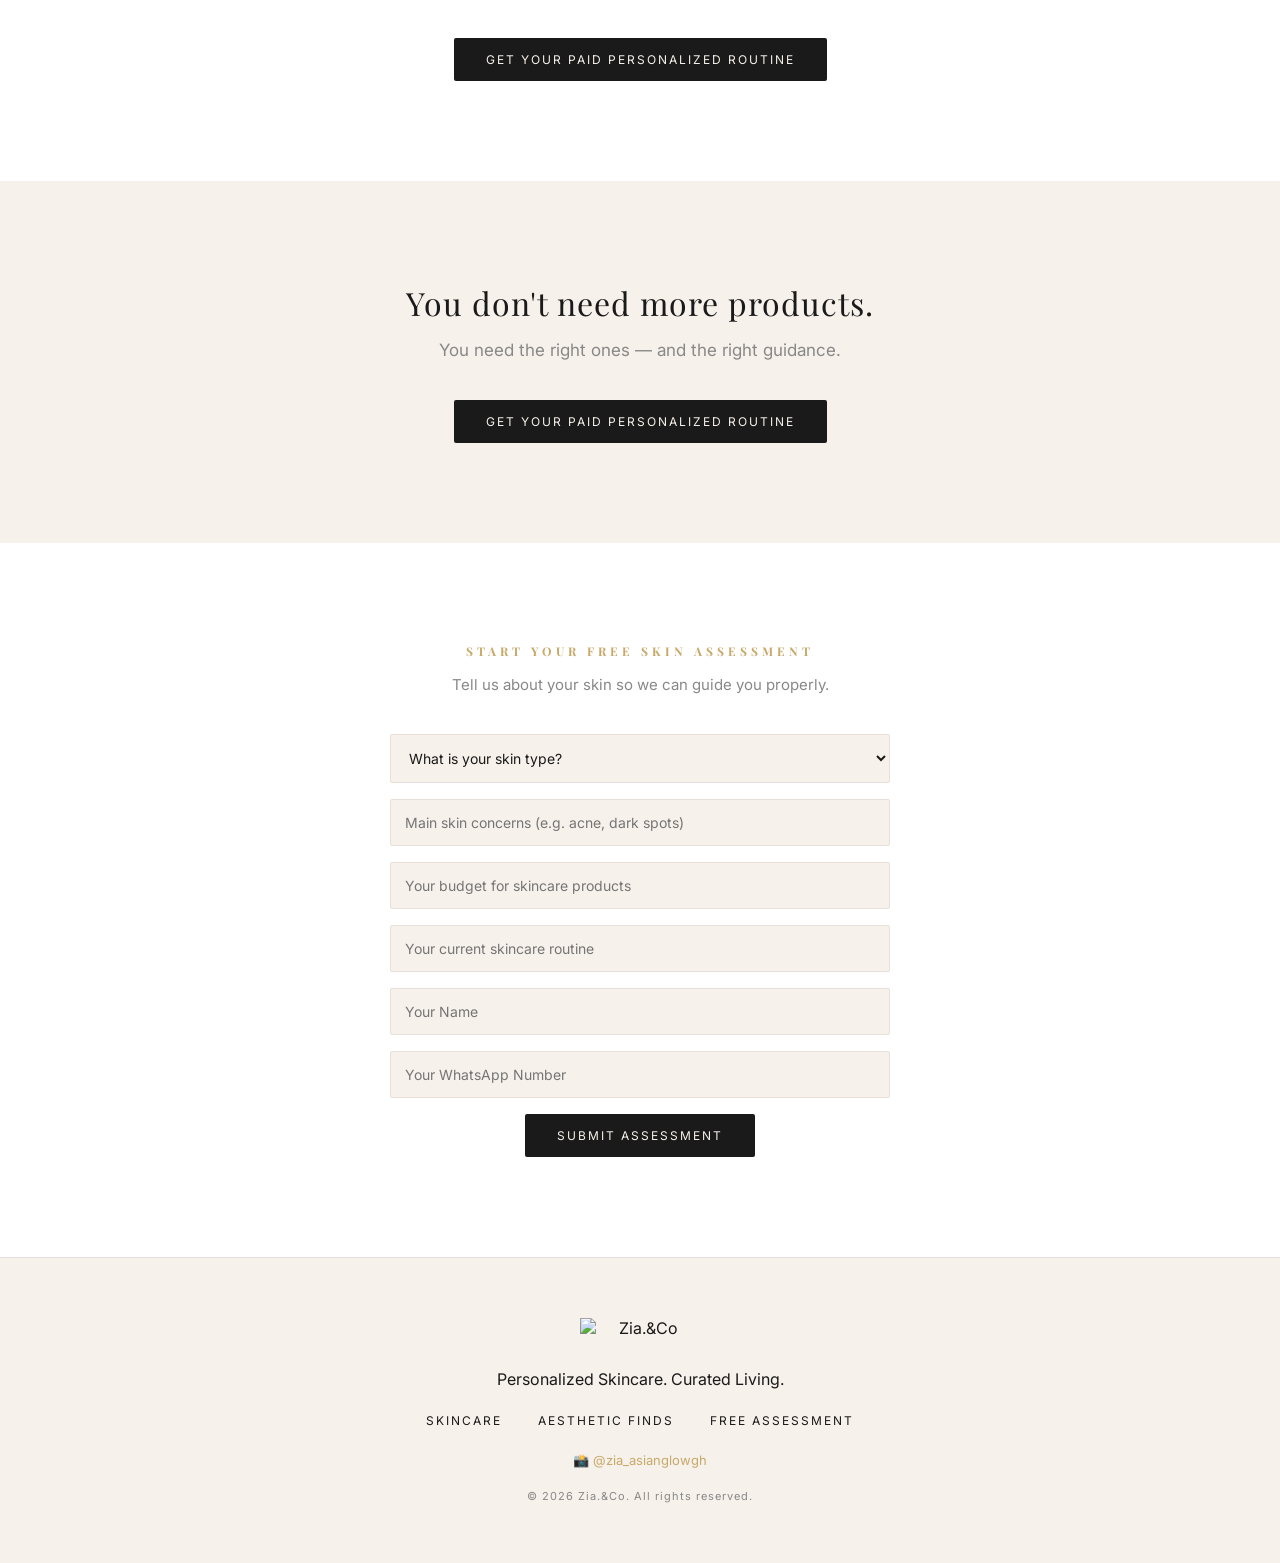
==== commit 03ca0c42: "Update index.html" ====
--- a/index.html
+++ b/index.html
@@ -31,24 +31,6 @@
       <div class="hero-buttons">
         <a href="#assessment"><button class="primary-btn">Start Free Skin Assessment</button></a>
         <a href="aesthetic.html"><button class="secondary-btn">Explore Aesthetic Finds</button></a>
-      </div>
-    </div>
-  </section>
-  
-  <section class="choose-path">
-    <h2>Choose Your Path</h2>
-    <div class="path-grid">
-      <div class="path-card">
-        <p class="path-icon">💧</p>
-        <h3>Skincare</h3>
-        <p>Personalized skincare guidance based on your skin type, concerns, and budget. We help you build routines that actually work.</p>
-        <a href="skincare.html"><button class="primary-btn">Start Free Skin Assessment</button></a>
-      </div>
-      <div class="path-card">
-        <p class="path-icon">💎</p>
-        <h3>Aesthetic Finds</h3>
-        <p>Curated jewelry, home décor, and self-care items designed to elevate your everyday lifestyle.</p>
-        <a href="aesthetic.html"><button class="secondary-btn">Shop Aesthetic Finds</button></a>
       </div>
     </div>
   </section>
--- a/style.css
+++ b/style.css
@@ -24,13 +24,6 @@
   position: sticky;
   top: 0;
   z-index: 999;
-}
-
-.logo {
-  font-size: 22px;
-  letter-spacing: 4px;
-  font-family: Georgia, serif;
-  color: #1a1a1a;
 }
 
 .logo-img {
@@ -41,13 +34,9 @@
   display: block;
 }
 
-.logo, h1, h2, h3 {
-  font-family: 'Playfair Display', serif;
-}
-
 .nav-links a {
   text-decoration: none;
-  color: #1a1a1a;
+  color: #1A1A1A;
   margin-left: 30px;
   font-size: 12px;
   letter-spacing: 2px;
@@ -60,59 +49,56 @@
   background: none;
   border: none;
   cursor: pointer;
-  color: #1a1a1a;
+  color: #1A1A1A;
 }
 
 .hero {
-  text-align: center;
-  padding: 140px 20px;
+  position: relative;
+  text-align: center;
+  padding: 160px 20px;
   background-image: url('https://i.imgur.com/X8URdj4.webp');
-  background-size: contain;
+  background-size: cover;
   background-position: center;
-  background-repeat: no-repeat;
-  position: relative;
-  background-color: #F6F1EA;
-}
-
-.hero::before {
-  content: '';
+}
+
+.hero-overlay {
   position: absolute;
   top: 0;
   left: 0;
   width: 100%;
   height: 100%;
-  background: rgba(246, 241, 234, 0.85);
-}
-
-.hero-content, .hero h1, .tagline, .sub, .hero-buttons {
+  background: rgba(246, 241, 234, 0.45);
+}
+
+.hero-content {
   position: relative;
   z-index: 1;
+  max-width: 600px;
+  margin: auto;
+}
+
+.hero h1 {
+  font-size: 56px;
+  font-weight: normal;
+  letter-spacing: 3px;
+  margin-bottom: 16px;
 }
 
 .tagline {
-  font-size: 12px;
-  letter-spacing: 4px;
-  text-transform: uppercase;
-  color: #C8A96A;
-  margin-bottom: 24px;
-}
-
-.hero h1 {
-  font-size: 48px;
-  font-weight: normal;
-  line-height: 1.4;
-  color: #1a1a1a;
+  color: #ffffff;
+  font-size: 12px;
+  font-weight: 700;
+  letter-spacing: 4px;
+  text-transform: uppercase;
   margin-bottom: 20px;
 }
 
 .sub {
-  font-size: 17px;
-  color: #888888;
+  color: #555555;
+  font-size: 16px;
+  font-weight: 550;
   margin-bottom: 40px;
-  max-width: 500px;
-  margin-left: auto;
-  margin-right: auto;
-  line-height: 1.8;
+  line-height: 1.9;
 }
 
 .hero-buttons {
@@ -123,8 +109,8 @@
 }
 
 .primary-btn {
-  background-color: #1a1a1a;
-  color: #faf7f4;
+  background-color: #1A1A1A;
+  color: #F6F1EA;
   border: none;
   padding: 14px 32px;
   font-size: 12px;
@@ -132,18 +118,268 @@
   text-transform: uppercase;
   cursor: pointer;
   border-radius: 2px;
+  font-family: 'Inter', sans-serif;
 }
 
 .secondary-btn {
   background-color: transparent;
-  color: #1a1a1a;
-  border: 1px solid #1a1a1a;
+  color: #1A1A1A;
+  border: 1px solid #1A1A1A;
   padding: 14px 32px;
   font-size: 12px;
   letter-spacing: 2px;
   text-transform: uppercase;
   cursor: pointer;
   border-radius: 2px;
+  font-family: 'Inter', sans-serif;
+}
+
+.choose-path {
+  padding: 100px 40px;
+  text-align: center;
+  background-color: #ffffff;
+}
+
+.choose-path h2 {
+  font-size: 12px;
+  letter-spacing: 4px;
+  text-transform: uppercase;
+  color: #C8A96A;
+  margin-bottom: 50px;
+}
+
+.path-grid {
+  display: grid;
+  grid-template-columns: repeat(2, 1fr);
+  gap: 30px;
+  max-width: 800px;
+  margin: auto;
+}
+
+.path-card {
+  padding: 50px 30px;
+  background-color: #F6F1EA;
+  border-radius: 4px;
+  text-align: center;
+}
+
+.path-icon {
+  font-size: 36px;
+  margin-bottom: 20px;
+}
+
+.path-card h3 {
+  font-size: 22px;
+  font-weight: normal;
+  margin-bottom: 16px;
+}
+
+.path-card p {
+  font-size: 14px;
+  line-height: 1.9;
+  color: #666666;
+  margin-bottom: 30px;
+}
+
+.what-we-do {
+  padding: 100px 40px;
+  text-align: center;
+  background-color: #F6F1EA;
+}
+
+.what-we-do h2 {
+  font-size: 12px;
+  letter-spacing: 4px;
+  text-transform: uppercase;
+  color: #C8A96A;
+  margin-bottom: 50px;
+}
+
+.services-grid {
+  display: grid;
+  grid-template-columns: repeat(2, 1fr);
+  gap: 40px;
+  max-width: 800px;
+  margin: auto;
+}
+
+.service-card {
+  padding: 40px 30px;
+  background-color: #ffffff;
+  border-radius: 4px;
+}
+
+.service-icon {
+  font-size: 32px;
+  margin-bottom: 20px;
+}
+
+.service-card h3 {
+  font-size: 18px;
+  font-weight: normal;
+  margin-bottom: 16px;
+  letter-spacing: 1px;
+}
+
+.service-card p {
+  font-size: 15px;
+  line-height: 1.9;
+  color: #666666;
+  margin-bottom: 20px;
+}
+
+.service-card a {
+  font-size: 11px;
+  letter-spacing: 2px;
+  text-transform: uppercase;
+  color: #1A1A1A;
+  text-decoration: underline;
+}
+
+.how-it-works {
+  padding: 100px 40px;
+  text-align: center;
+  background-color: #ffffff;
+}
+
+.how-it-works h2 {
+  font-size: 12px;
+  letter-spacing: 4px;
+  text-transform: uppercase;
+  color: #C8A96A;
+  margin-bottom: 60px;
+}
+
+.steps {
+  display: grid;
+  grid-template-columns: repeat(4, 1fr);
+  gap: 30px;
+  max-width: 900px;
+  margin: 0 auto 50px auto;
+}
+
+.step {
+  padding: 20px;
+}
+
+.step-number {
+  font-size: 36px;
+  color: #f2c4c4;
+  font-family: 'Playfair Display', serif;
+  margin-bottom: 16px;
+}
+
+.step h3 {
+  font-size: 14px;
+  font-weight: normal;
+  letter-spacing: 1px;
+  margin-bottom: 12px;
+  line-height: 1.6;
+}
+
+.step p {
+  font-size: 13px;
+  color: #888888;
+  line-height: 1.8;
+}
+
+.statement {
+  padding: 100px 40px;
+  text-align: center;
+  background-color: #F6F1EA;
+}
+
+.statement h2 {
+  font-size: 32px;
+  font-weight: normal;
+  letter-spacing: 1px;
+  margin-bottom: 16px;
+}
+
+.statement p {
+  font-size: 17px;
+  color: #888888;
+  margin-bottom: 40px;
+}
+
+.assessment {
+  padding: 100px 40px;
+  text-align: center;
+  background-color: #ffffff;
+}
+
+.assessment h2 {
+  font-size: 12px;
+  letter-spacing: 4px;
+  text-transform: uppercase;
+  color: #C8A96A;
+  margin-bottom: 16px;
+}
+
+.assessment p {
+  font-size: 15px;
+  color: #888888;
+  margin-bottom: 40px;
+}
+
+form {
+  max-width: 500px;
+  margin: auto;
+}
+
+form input, form select, form textarea {
+  display: block;
+  width: 100%;
+  padding: 14px;
+  margin-bottom: 16px;
+  border: 1px solid #e8e0d8;
+  background-color: #F6F1EA;
+  font-size: 14px;
+  font-family: 'Inter', sans-serif;
+  color: #1A1A1A;
+  border-radius: 2px;
+}
+
+footer {
+  padding: 60px 40px;
+  text-align: center;
+  background-color: #F6F1EA;
+  border-top: 1px solid #e8e0d8;
+}
+
+.footer-logo {
+  height: 35px;
+  width: auto;
+  max-width: 120px;
+  object-fit: contain;
+  display: block;
+  margin: 0 auto 16px auto;
+}
+
+.footer-links {
+  margin: 20px 0;
+}
+
+.footer-links a {
+  color: #1A1A1A;
+  text-decoration: none;
+  margin: 0 16px;
+  font-size: 12px;
+  letter-spacing: 2px;
+  text-transform: uppercase;
+}
+
+footer a {
+  color: #C8A96A;
+  text-decoration: none;
+  font-size: 13px;
+}
+
+.copyright {
+  margin-top: 20px;
+  font-size: 11px;
+  letter-spacing: 1px;
+  color: #888888;
 }
 
 @media (max-width: 768px) {
@@ -161,17 +397,32 @@
   }
   .nav-links.open { display: flex; }
   .nav-links a { margin: 10px 0; }
-  .hero h1 { font-size: 32px; }
-}
-
-.choose-path {
-  padding: 100px 40px;
-  text-align: center;
-  background-color: #ffffff;
-}
-
-.choose-path h2 {
-  font-family: 'Playfair Display', serif;
+  .hero h1 { font-size: 36px; }
+  .steps { grid-template-columns: repeat(2, 1fr); }
+  .services-grid { grid-template-columns: 1fr; }
+  .path-grid { grid-template-columns: 1fr; }
+}
+
+.page-hero {
+  text-align: center;
+  padding: 100px 20px;
+  background-color: #F6F1EA;
+  border-bottom: 1px solid #e8e0d8;
+}
+
+.page-hero h1 {
+  font-size: 40px;
+  font-weight: normal;
+  margin-bottom: 16px;
+}
+
+.skincare-intro {
+  padding: 100px 40px;
+  text-align: center;
+  background-color: #ffffff;
+}
+
+.skincare-intro h2 {
   font-size: 12px;
   letter-spacing: 4px;
   text-transform: uppercase;
@@ -179,255 +430,59 @@
   margin-bottom: 50px;
 }
 
-.path-grid {
+.aesthetic-grid {
+  padding: 100px 40px;
+  text-align: center;
+  background-color: #ffffff;
+}
+
+.aesthetic-grid h2 {
+  font-size: 12px;
+  letter-spacing: 4px;
+  text-transform: uppercase;
+  color: #C8A96A;
+  margin-bottom: 50px;
+}
+
+.product-grid {
   display: grid;
-  grid-template-columns: repeat(2, 1fr);
-  gap: 30px;
-  max-width: 800px;
+  grid-template-columns: repeat(3, 1fr);
+  gap: 24px;
+  max-width: 900px;
   margin: auto;
 }
 
-.path-card {
-  padding: 50px 30px;
-  background-color: #F6F1EA;
+.product-card {
+  background-color: #F6F1EA;
+  padding: 24px;
   border-radius: 4px;
   text-align: center;
 }
 
-.path-icon {
-  font-size: 36px;
-  margin-bottom: 20px;
-}
-
-.path-card h3 {
-  font-family: 'Playfair Display', serif;
-  font-size: 22px;
-  font-weight: normal;
-  margin-bottom: 16px;
-}
-
-.path-card p {
-  font-size: 14px;
-  line-height: 1.9;
-  color: #666666;
-  margin-bottom: 30px;
+.product-image {
+  width: 100%;
+  height: 200px;
+  background: linear-gradient(135deg, #f2e8de, #e8ddd4);
+  border-radius: 4px;
+  margin-bottom: 16px;
+}
+
+.product-card h3 {
+  font-size: 16px;
+  font-weight: normal;
+  letter-spacing: 1px;
+  margin-bottom: 8px;
+}
+
+.product-card p {
+  font-size: 13px;
+  color: #888888;
+  margin-bottom: 16px;
+  line-height: 1.7;
 }
 
 @media (max-width: 768px) {
-  .path-grid {
+  .product-grid {
     grid-template-columns: 1fr;
   }
 }
-
-.what-we-do {
-  padding: 100px 40px;
-  text-align: center;
-  background-color: #ffffff;
-}
-
-.what-we-do h2 {
-  font-size: 12px;
-  letter-spacing: 4px;
-  text-transform: uppercase;
-  color: #C8A96A;
-  margin-bottom: 50px;
-}
-
-.services-grid {
-  display: grid;
-  grid-template-columns: repeat(2, 1fr);
-  gap: 40px;
-  max-width: 800px;
-  margin: auto;
-}
-
-.service-card {
-  padding: 40px 30px;
-  background-color: #F6F1EA;
-  border-radius: 4px;
-}
-
-.service-icon {
-  font-size: 32px;
-  margin-bottom: 20px;
-}
-
-.service-card h3 {
-  font-size: 18px;
-  font-weight: normal;
-  margin-bottom: 16px;
-  letter-spacing: 1px;
-}
-
-.service-card p {
-  font-size: 15px;
-  line-height: 1.9;
-  color: #666666;
-  margin-bottom: 20px;
-}
-
-.service-card a {
-  font-size: 11px;
-  letter-spacing: 2px;
-  text-transform: uppercase;
-  color: #1a1a1a;
-  text-decoration: underline;
-}
-
-@media (max-width: 768px) {
-  .services-grid {
-    grid-template-columns: 1fr;
-  }
-}
-
-.how-it-works {
-  padding: 100px 40px;
-  text-align: center;
-  background-color: #F6F1EA;
-}
-
-.how-it-works h2 {
-  font-size: 12px;
-  letter-spacing: 4px;
-  text-transform: uppercase;
-  color: #C8A96A;
-  margin-bottom: 60px;
-}
-
-.steps {
-  display: grid;
-  grid-template-columns: repeat(4, 1fr);
-  gap: 30px;
-  max-width: 900px;
-  margin: 0 auto 50px auto;
-}
-
-.step {
-  padding: 20px;
-}
-
-.step-number {
-  font-size: 36px;
-  color: #f2c4c4;
-  font-family: Georgia, serif;
-  margin-bottom: 16px;
-}
-
-.step h3 {
-  font-size: 14px;
-  font-weight: normal;
-  letter-spacing: 1px;
-  margin-bottom: 12px;
-  line-height: 1.6;
-}
-
-.step p {
-  font-size: 13px;
-  color: #888888;
-  line-height: 1.8;
-}
-
-@media (max-width: 768px) {
-  .steps {
-    grid-template-columns: repeat(2, 1fr);
-  }
-}
-
-.statement {
-  padding: 100px 40px;
-  text-align: center;
-  background-color: #ffffff;
-}
-
-.statement h2 {
-  font-size: 32px;
-  font-weight: normal;
-  letter-spacing: 1px;
-  margin-bottom: 16px;
-}
-
-.statement p {
-  font-size: 17px;
-  color: #888888;
-  margin-bottom: 40px;
-}
-
-.assessment {
-  padding: 100px 40px;
-  text-align: center;
-  background-color: #F6F1EA;
-}
-
-.assessment h2 {
-  font-size: 12px;
-  letter-spacing: 4px;
-  text-transform: uppercase;
-  color: #C8A96A;
-  margin-bottom: 16px;
-}
-
-.assessment p {
-  font-size: 15px;
-  color: #888888;
-  margin-bottom: 40px;
-}
-
-form {
-  max-width: 500px;
-  margin: auto;
-}
-
-form input, form select, form textarea {
-  display: block;
-  width: 100%;
-  padding: 14px;
-  margin-bottom: 16px;
-  border: 1px solid #e8e0d8;
-  background-color: #ffffff;
-  font-size: 14px;
-  font-family: Georgia, serif;
-  color: #1a1a1a;
-  border-radius: 2px;
-}
-
-footer {
-  padding: 60px 40px;
-  text-align: center;
-  background-color: #F6F1EA;
-  border-top: 1px solid #e8e0d8;
-}
-
-.footer-logo {
-  height: 35px;
-  width: auto;
-  max-width: 120px;
-  object-fit: contain;
-  display: block;
-  margin: 0 auto 16px auto;
-}
-
-.footer-links {
-  margin: 20px 0;
-}
-
-.footer-links a {
-  color: #1A1A1A;
-  text-decoration: none;
-  margin: 0 16px;
-  font-size: 12px;
-  letter-spacing: 2px;
-  text-transform: uppercase;
-}
-
-footer a {
-  color: #C8A96A;
-  text-decoration: none;
-  font-size: 13px;
-}
-
-.copyright {
-  margin-top: 20px;
-  font-size: 11px;
-  letter-spacing: 1px;
-  color: #888888;
-}
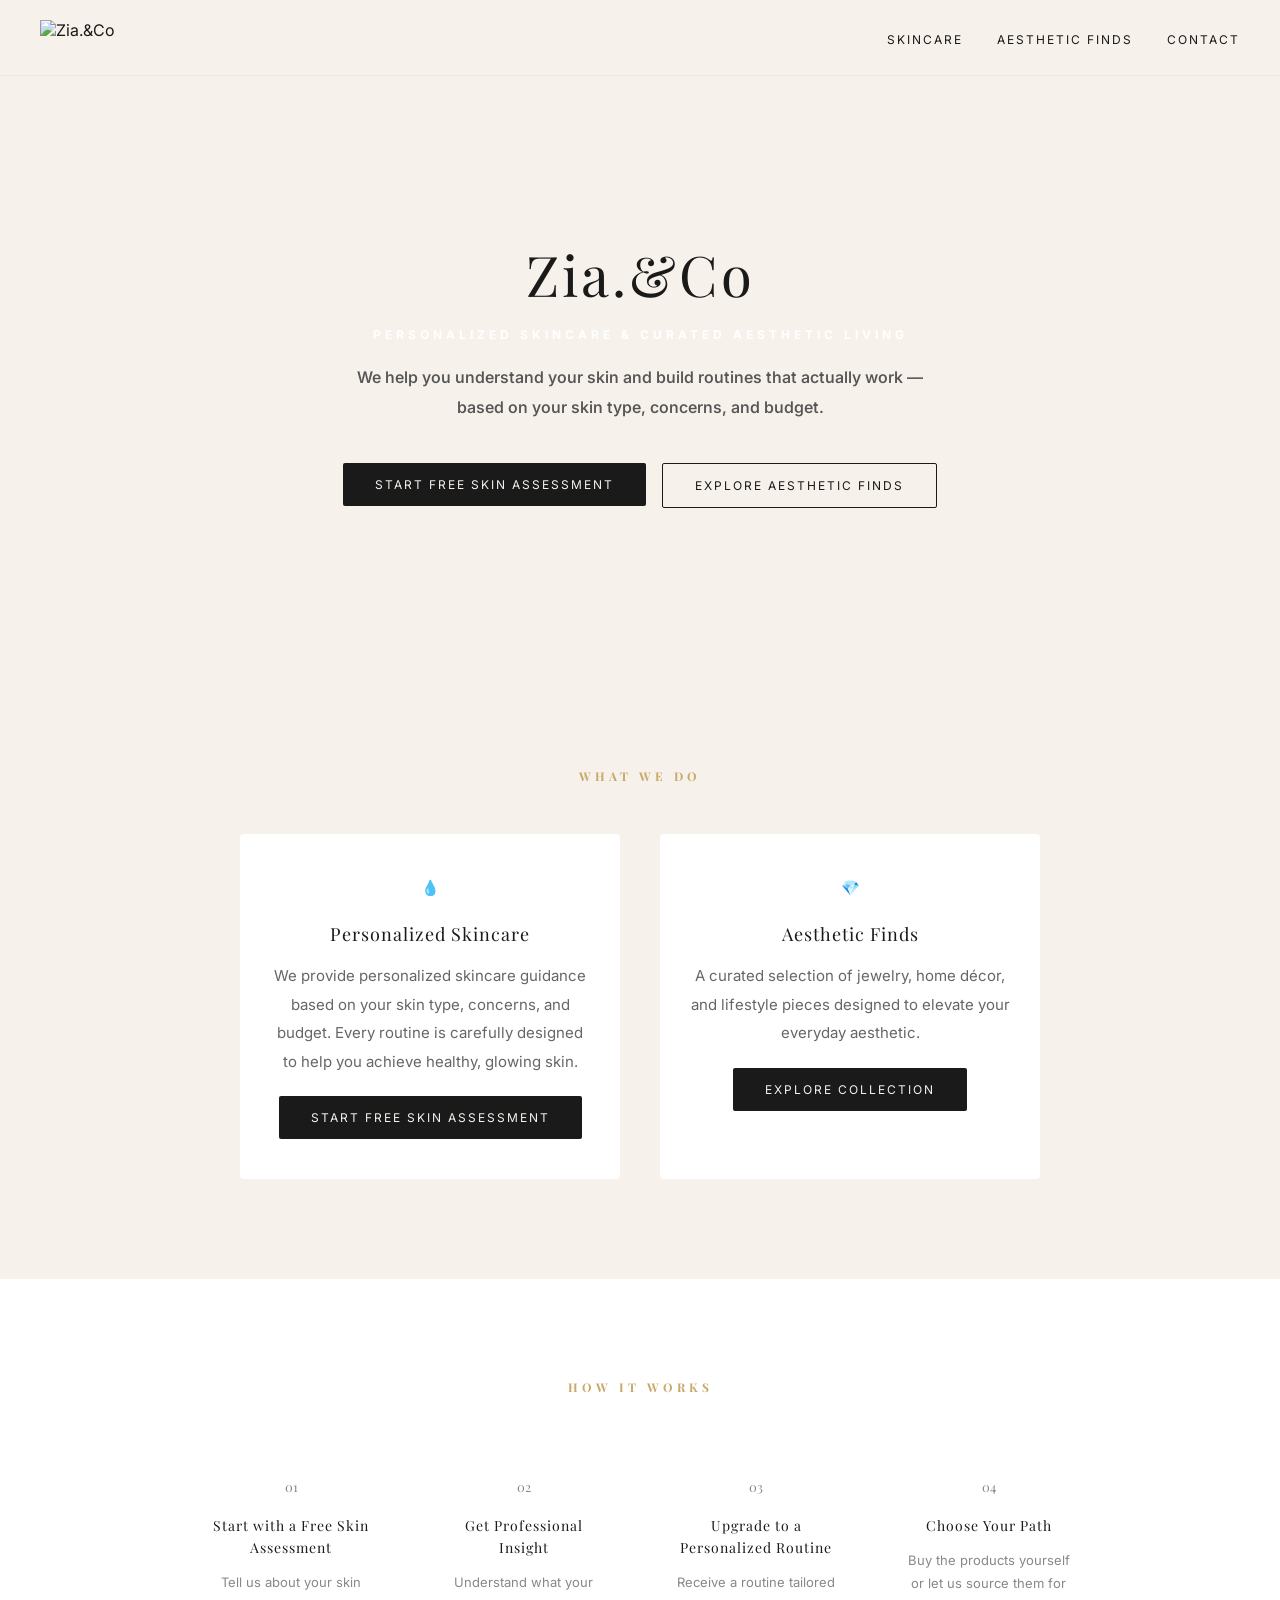
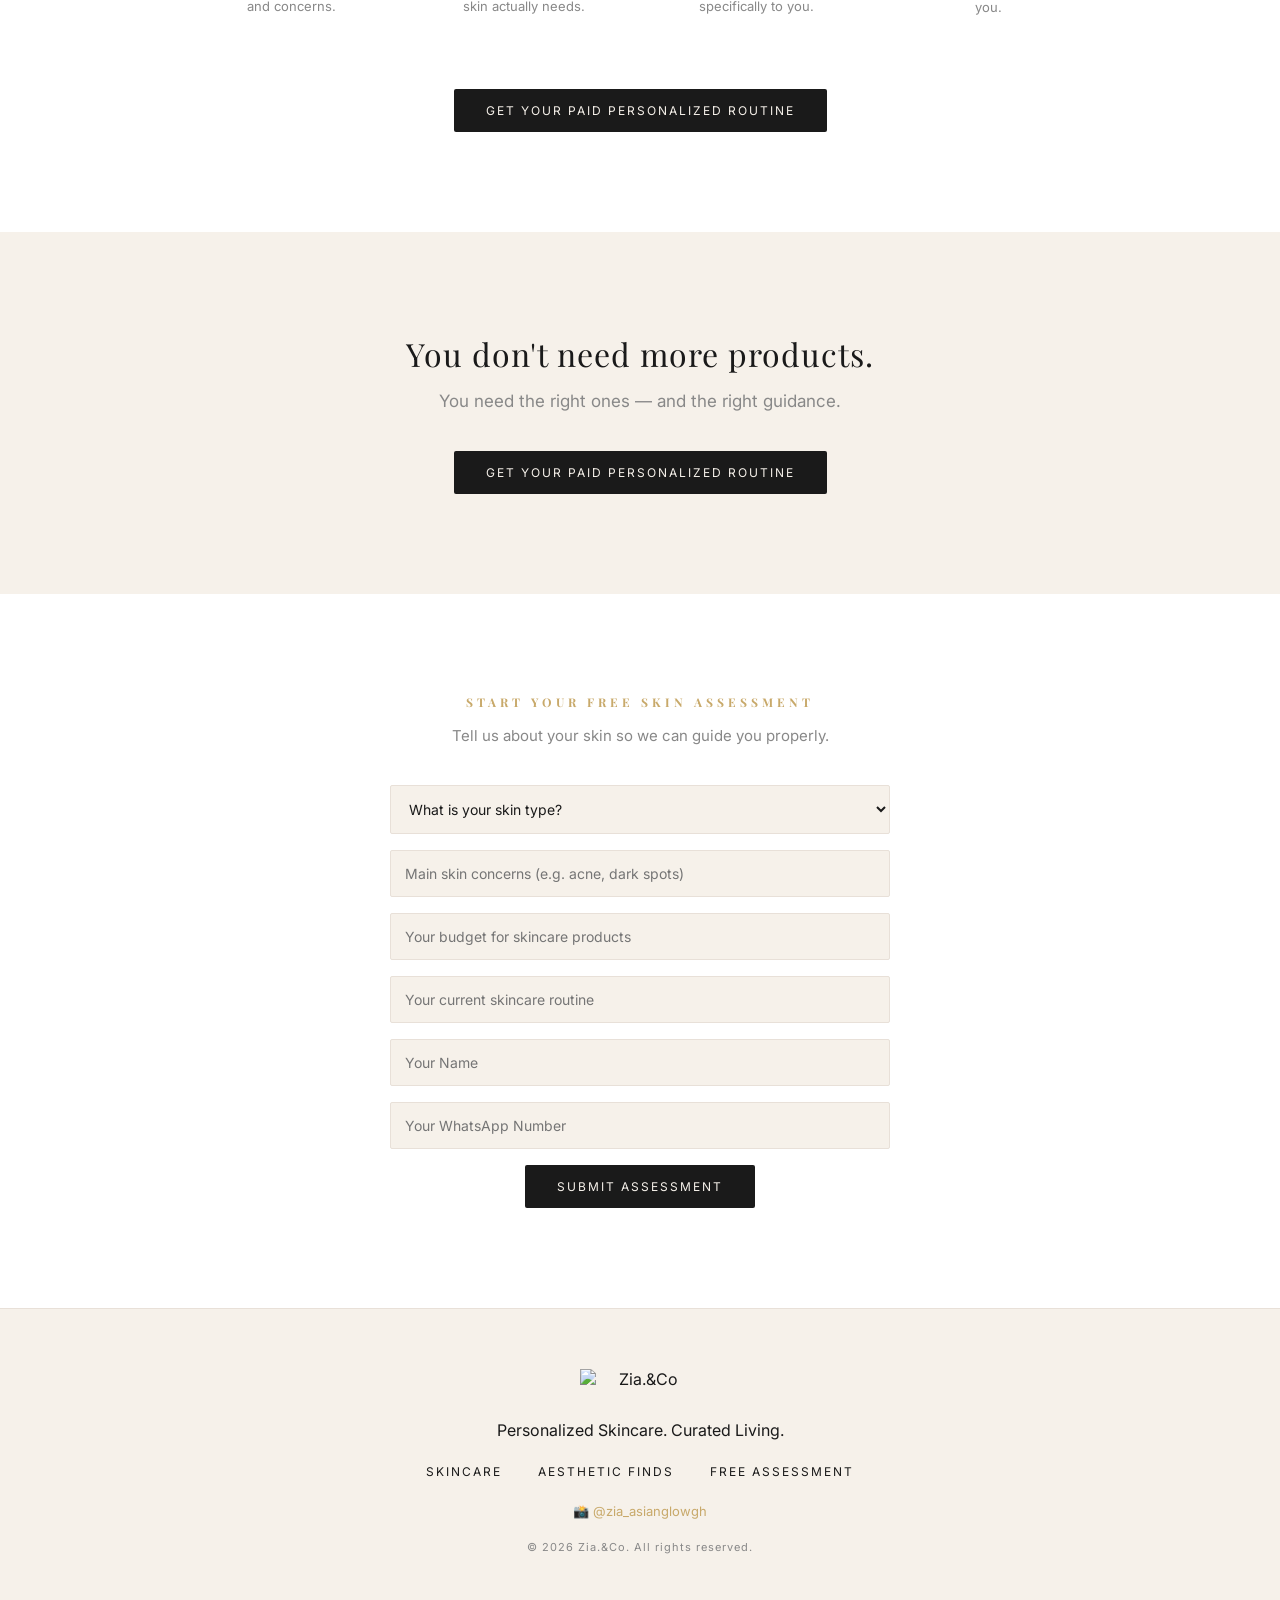
==== commit a02b696f: "Update index.html" ====
--- a/index.html
+++ b/index.html
@@ -4,6 +4,7 @@
   <meta charset="UTF-8">
   <meta name="viewport" content="width=device-width, initial-scale=1.0">
   <title>Zia.&Co</title>
+  <link rel="icon" type="image/x-icon" href="favicon.ico">
   <link rel="stylesheet" href="style.css">
   <script src="script.js"></script>
   <link href="https://fonts.googleapis.com/css2?family=Playfair+Display&family=Inter:wght@300;400&display=swap" rel="stylesheet">
@@ -40,15 +41,15 @@
     <div class="services-grid">
       <div class="service-card">
         <p class="service-icon">💧</p>
-        <h3>Skincare That Works</h3>
-        <p>We don't just sell products — we guide you. Your routine is built around your skin type, concerns, and budget.</p>
-        <a href="skincare.html">Learn More</a>
+        <h3>Personalized Skincare</h3>
+        <p>We provide personalized skincare guidance based on your skin type, concerns, and budget. Every routine is carefully designed to help you achieve healthy, glowing skin.</p>
+        <a href="#assessment"><button class="primary-btn">Start Free Skin Assessment</button></a>
       </div>
       <div class="service-card">
         <p class="service-icon">💎</p>
-        <h3>Aesthetic Living</h3>
-        <p>From jewelry to home pieces, everything is curated to help you feel soft, put-together, and effortlessly elegant.</p>
-        <a href="aesthetic.html">Explore</a>
+        <h3>Aesthetic Finds</h3>
+        <p>A curated selection of jewelry, home décor, and lifestyle pieces designed to elevate your everyday aesthetic.</p>
+        <a href="aesthetic.html"><button class="primary-btn">Explore Collection</button></a>
       </div>
     </div>
   </section>
--- a/style.css
+++ b/style.css
@@ -2,6 +2,10 @@
   margin: 0;
   padding: 0;
   box-sizing: border-box;
+}
+
+html {
+  scroll-behavior: smooth;
 }
 
 body {
@@ -132,53 +136,6 @@
   cursor: pointer;
   border-radius: 2px;
   font-family: 'Inter', sans-serif;
-}
-
-.choose-path {
-  padding: 100px 40px;
-  text-align: center;
-  background-color: #ffffff;
-}
-
-.choose-path h2 {
-  font-size: 12px;
-  letter-spacing: 4px;
-  text-transform: uppercase;
-  color: #C8A96A;
-  margin-bottom: 50px;
-}
-
-.path-grid {
-  display: grid;
-  grid-template-columns: repeat(2, 1fr);
-  gap: 30px;
-  max-width: 800px;
-  margin: auto;
-}
-
-.path-card {
-  padding: 50px 30px;
-  background-color: #F6F1EA;
-  border-radius: 4px;
-  text-align: center;
-}
-
-.path-icon {
-  font-size: 36px;
-  margin-bottom: 20px;
-}
-
-.path-card h3 {
-  font-size: 22px;
-  font-weight: normal;
-  margin-bottom: 16px;
-}
-
-.path-card p {
-  font-size: 14px;
-  line-height: 1.9;
-  color: #666666;
-  margin-bottom: 30px;
 }
 
 .what-we-do {
@@ -459,10 +416,10 @@
   text-align: center;
 }
 
-.product-image {
+.product-card img {
   width: 100%;
-  height: 200px;
-  background: linear-gradient(135deg, #f2e8de, #e8ddd4);
+  height: 220px;
+  object-fit: cover;
   border-radius: 4px;
   margin-bottom: 16px;
 }
